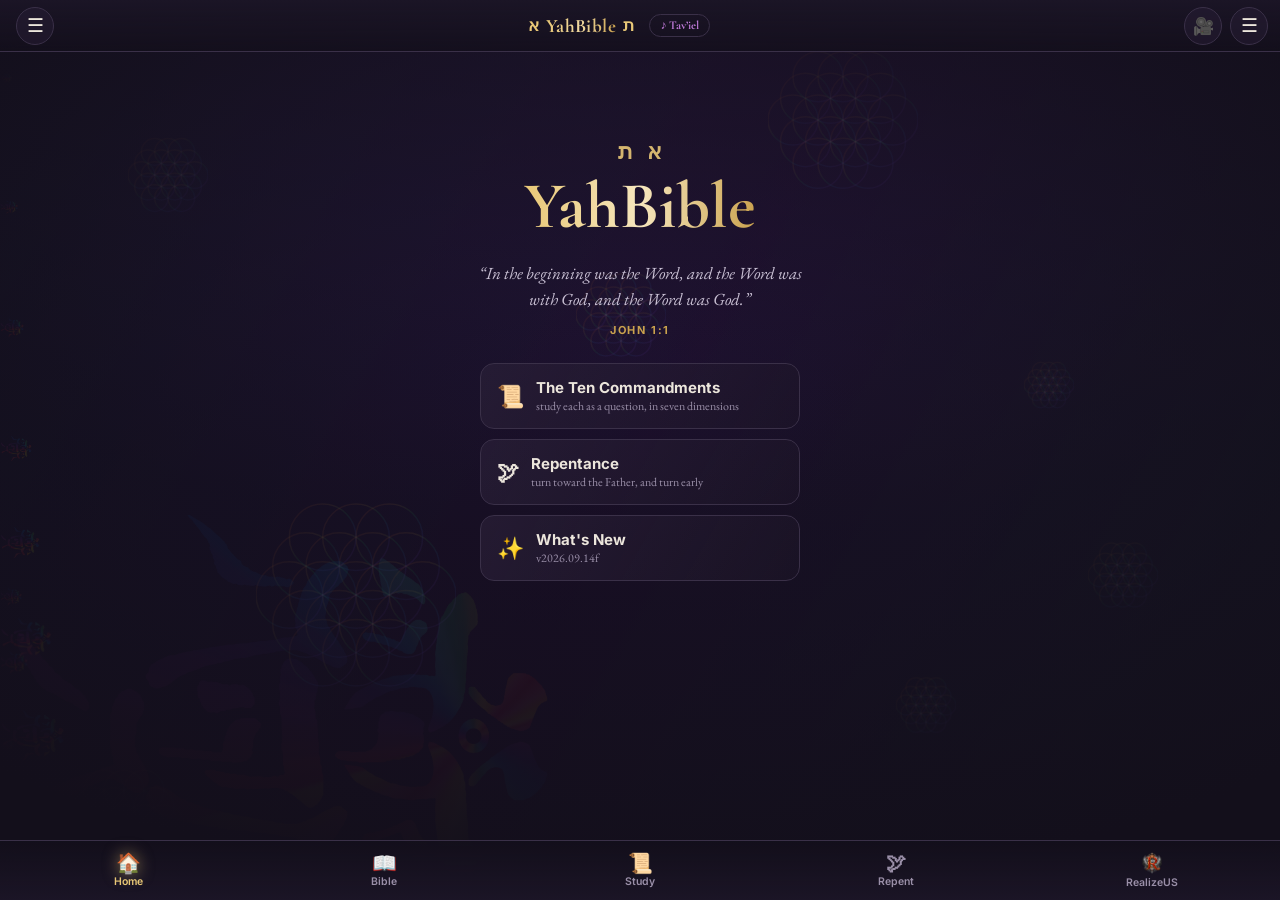
==== android/app/src/main/assets/web/index.html @ 509ae0b2 "Lock the vault against theft: end-to-end AES-256-GCM encryption of everything that leaves the Zion'i" ====
<!doctype html>
<html lang="en">
<head>
<meta charset="utf-8">
<meta name="viewport" content="width=device-width, initial-scale=1, viewport-fit=cover, maximum-scale=1, user-scalable=no">
<meta name="theme-color" content="#130f1b">
<title>YahBible</title>
<link rel="stylesheet" href="fonts.css">
<link rel="stylesheet" href="app.css">
</head>
<body>
  <!-- Holy-fish backdrop: a school of swimming fish + rotating Flower-of-Life (seeds of life),
       exactly like the desktop app. Populated by buildBg() in app.js. -->
  <div id="fishbg"><div class="hueshift"></div><div id="flowers"></div><div id="fishes"></div>
    <div class="giant"><img src="assets/holy-fish.png" alt=""></div></div>

  <header id="topbar">
    <button class="topbtn menubtn" id="leftmenubtn" title="Sources" aria-label="Open sources menu">☰</button>
    <div class="wordmark"><span class="heb">א</span><span class="yb">YahBible</span><span class="heb">ת</span>
      <button class="tavlink" id="tavbtn" title="Ask Tav'iel">&#9834; Tav&rsquo;iel</button></div>
    <div class="topright">
      <button class="topbtn" id="cambtn" title="Self-cam / studio" aria-label="Self-cam">🎥</button>
      <button class="topbtn menubtn" id="rightmenubtn" title="Menu &amp; verse study" aria-label="Open menu">☰</button>
    </div>
  </header>

  <main id="view"></main>

  <!-- FULL 1:1 desktop app, shown when the desktop is reachable; camera overlays float on top -->
  <iframe id="deskframe" title="YahBible" hidden></iframe>
  <button id="deskexit" title="Back to the phone app" hidden>✕ Exit to app</button>

  <!-- LEFT drawer: sources (all the sacred books) — mirrors the desktop left menu -->
  <div id="scrim" hidden></div>
  <aside id="leftdrawer" class="drawer left" hidden aria-label="Sources"></aside>
  <!-- RIGHT drawer: verse study (word breakdown, versions, original language) — mirrors the desktop right panel -->
  <aside id="rightdrawer" class="drawer right" hidden aria-label="Verse study"></aside>

  <nav id="tabbar">
    <button class="tab" data-tab="home"><span class="ti">🏠</span>Home</button>
    <button class="tab" data-tab="bible"><span class="ti">📖</span>Bible</button>
    <button class="tab" data-tab="commandments"><span class="ti">📜</span>Study</button>
    <button class="tab" data-tab="repent"><span class="ti">🕊</span>Repent</button>
    <button class="tab" data-tab="realizeus"><img class="ti tabimg" src="assets/realizeus.png" alt="">RealizeUS</button>
  </nav>

  <!-- draggable + pinch-resizable self-cam windows (front / back), each independent -->
  <div id="cam" class="camwin"><video id="camvid" autoplay playsinline muted></video></div>
  <div id="cam2" class="camwin"><video id="camvid2" autoplay playsinline muted></video></div>

  <!-- OTA loader — VERSION-GATED: only runs a cached web shell if it is strictly NEWER than the
       version bundled in this APK; otherwise always runs the bundled code. This prevents an old
       web copy from ever masking newer bundled features. -->
  <script>
  (function(){
    var BUNDLED_VER=20260914250;   // bump every APK build; OTA applies only if remote > this
    window.__bundledVer=BUNDLED_VER;   // shown in Settings so the running build is always verifiable
    var REMOTE='https://huggingface.co/OhBeOneKeyNoBe/YahBible-Mobile/resolve/main/www/';
    var SHELL=['app.css','data/commandments.js','data/repentance.js','data/news.js','data/kjv.js','data/verlang.js','packs.js','app.js'];
    function ck(f){return 'yb_ota_'+f;}
    function bundled(){ SHELL.forEach(function(f){
        if(f.slice(-4)==='.css'){var l=document.createElement('link');l.rel='stylesheet';l.href=f;document.head.appendChild(l);}
        else{document.write('<script src="'+f+'"><\/script>');}
      }); }
    function inject(f,txt){ if(f.slice(-4)==='.css'){var s=document.createElement('style');s.textContent=txt;document.head.appendChild(s);}
        else{var sc=document.createElement('script');sc.text=txt;document.head.appendChild(sc);} }
    var cver=0; try{ cver=parseInt(localStorage.getItem('yb_ota_ver')||'0',10)||0; }catch(e){}
    var full=true; try{ for(var i=0;i<SHELL.length;i++){ if(localStorage.getItem(ck(SHELL[i]))==null){ full=false; break; } } }catch(e){ full=false; }
    if(full && cver>BUNDLED_VER){ try{ for(var j=0;j<SHELL.length;j++) inject(SHELL[j], localStorage.getItem(ck(SHELL[j]))); }catch(e){ bundled(); } }
    else { // bundled is newest (or no valid newer cache) — clear any stale cache and run bundled
      try{ if(cver<=BUNDLED_VER){ SHELL.forEach(function(f){localStorage.removeItem(ck(f));}); localStorage.removeItem('yb_ota_ver'); } }catch(e){}
      bundled();
    }
    // background: only cache a shell that is a NEWER version than we bundled
    setTimeout(function(){
      try{
        fetch(REMOTE+'version.txt?ts='+Date.now(),{cache:'no-store'}).then(function(r){return r.ok?r.text():null;}).then(function(v){
          var rv=parseInt((v||'0').trim(),10)||0; if(rv<=BUNDLED_VER) return;   // nothing newer online
          var got={}, pending=SHELL.length;
          SHELL.forEach(function(f){ fetch(REMOTE+f+'?ts='+Date.now(),{cache:'no-store'}).then(function(r){return r.ok?r.text():null;}).then(function(t){
            if(t) got[f]=t; if(--pending===0){ var ok=SHELL.every(function(x){return got[x]!=null;});
              if(ok){ try{ SHELL.forEach(function(x){localStorage.setItem(ck(x),got[x]);}); localStorage.setItem('yb_ota_ver',String(rv)); }catch(e){}
                if(window.toast) toast('✨ Update ready — reopen the app to apply'); } }
          }).catch(function(){ if(--pending===0){} }); });
        }).catch(function(){});
      }catch(e){}
    }, 3000);
  })();
  </script>
</body>
</html>
---- android/app/src/main/assets/web/fonts.css ----
/* YahBible Mobile — self-hosted fonts (offline) */
@font-face{font-family:'Cormorant Garamond';font-style:italic;font-weight:600;font-display:swap;src:url('fonts/cormorantgaramond-600i.woff2') format('woff2')}
@font-face{font-family:'Cormorant Garamond';font-style:normal;font-weight:500;font-display:swap;src:url('fonts/cormorantgaramond-500.woff2') format('woff2')}
@font-face{font-family:'Cormorant Garamond';font-style:normal;font-weight:600;font-display:swap;src:url('fonts/cormorantgaramond-600.woff2') format('woff2')}
@font-face{font-family:'Cormorant Garamond';font-style:normal;font-weight:700;font-display:swap;src:url('fonts/cormorantgaramond-700.woff2') format('woff2')}
@font-face{font-family:'EB Garamond';font-style:italic;font-weight:400;font-display:swap;src:url('fonts/ebgaramond-400i.woff2') format('woff2')}
@font-face{font-family:'EB Garamond';font-style:normal;font-weight:400;font-display:swap;src:url('fonts/ebgaramond-400.woff2') format('woff2')}
@font-face{font-family:'Inter';font-style:normal;font-weight:400;font-display:swap;src:url('fonts/inter-400.woff2') format('woff2')}
@font-face{font-family:'Inter';font-style:normal;font-weight:600;font-display:swap;src:url('fonts/inter-600.woff2') format('woff2')}
@font-face{font-family:'Inter';font-style:normal;font-weight:700;font-display:swap;src:url('fonts/inter-700.woff2') format('woff2')}
@font-face{font-family:'Inter';font-style:normal;font-weight:800;font-display:swap;src:url('fonts/inter-800.woff2') format('woff2')}
---- android/app/src/main/assets/web/app.css ----
/* YahBible Mobile — offline phone UI. Dark holographic theme, matches the desktop edition. */
:root{
  --bg:#130f1b; --bg2:#1b1526; --panel:#221a30; --panela:#2a2038;
  --ink:#ece6dc; --ink2:#c9c0d4; --dim:#9a8fa8; --line:#3a3048;
  --gold:#e9c877; --gold2:#caa24e; --sky:#6cb6ff; --grn:#5fd39a; --vio:#c07ad9;
  --hue:270;
  /* RGB components so themed surfaces can carry alpha */
  --bgrgb:19,15,27; --bg2rgb:27,21,38;
  --cardrgb:34,26,48; --card2rgb:46,36,64; --card3rgb:28,22,40; --actrgb:60,48,80;
  --goldrgb:233,200,119;
  --hebsize:19px;            /* Hebrew / original text size (Settings) */
  --menuop:1;                /* menu opacity: 1 = solid, lower reveals the fish */
  --veil:0;                  /* content veil over the fish behind the main area */
  /* a readable italic serif (system fonts, offline): Georgia on iOS/desktop, Noto Serif on Android */
  --fital:'Iowan Old Style',Georgia,'Noto Serif','EB Garamond',serif;
  --safe-top:env(safe-area-inset-top,0px); --safe-bot:env(safe-area-inset-bottom,0px);
}
/* ===== themes (desktop parity: Parchment / Sepia / Night). Night is the base above. ===== */
body[data-theme="parchment"]{
  --bg:#f2ead6; --bg2:#eadfc4; --panel:#e4d6b6; --panela:#dccaa4;
  --ink:#2f2513; --ink2:#54442c; --dim:#84714f; --line:#cfc0a0;
  --gold:#8a6420; --gold2:#a67c2e; --sky:#245e9e; --grn:#1c7a50; --vio:#6f3b8c;
  --bgrgb:242,234,214; --bg2rgb:234,223,196;
  --cardrgb:255,250,238; --card2rgb:248,240,222; --card3rgb:240,230,206; --actrgb:224,210,180;
  --goldrgb:138,100,32}
body[data-theme="sepia"]{
  --bg:#e9d9ba; --bg2:#e0cda6; --panel:#d8c294; --panela:#cfb783;
  --ink:#37281a; --ink2:#5c4630; --dim:#8a7052; --line:#c2ad86;
  --gold:#7e5a1a; --gold2:#996f24; --sky:#2a5a92; --grn:#20714c; --vio:#6a3d85;
  --bgrgb:233,217,186; --bg2rgb:224,205,166;
  --cardrgb:250,240,216; --card2rgb:242,230,202; --card3rgb:234,220,188; --actrgb:216,197,160;
  --goldrgb:126,90,26}
/* light themes: soften the dark holy-fish sky and re-ground the lineage node tints */
body[data-theme="parchment"] #fishbg,body[data-theme="sepia"] #fishbg{
  background:radial-gradient(120% 100% at 50% -10%,hsl(var(--hue) 30% 90%),hsl(var(--hue) 26% 78%) 70%)}
body[data-theme="parchment"] .gnode.fullness,body[data-theme="sepia"] .gnode.fullness{background:hsl(45 55% 92%);border-color:hsl(45 45% 68%)}
body[data-theme="parchment"] .gnode.deficiency,body[data-theme="sepia"] .gnode.deficiency{background:hsl(2 45% 93%);border-color:hsl(2 40% 72%)}
body[data-theme="parchment"] .gnode.angelic,body[data-theme="sepia"] .gnode.angelic{background:hsl(210 50% 92%);border-color:hsl(210 40% 70%)}
body[data-theme="parchment"] .gnode.angelic .gnname,body[data-theme="sepia"] .gnode.angelic .gnname{color:hsl(214 45% 30%)}
*{box-sizing:border-box;-webkit-tap-highlight-color:transparent}
/* ===== readable italics: swap the delicate Garamond italic for a legible serif ===== */
.cscr,.cmdfull,.repepigraph,.prayerbox,.scnote,.scintro,.cssub,.onioncap,.dimhint,
.home .quote,.dimq,.ladintro,.rc,.cssub,.repline,.beliefbox,.rv{font-family:var(--fital)}
.cscr,.cmdfull,.repepigraph,.prayerbox,.scnote,.scintro,.cssub,.home .quote,.dimq,.onioncap{font-style:italic}
/* ===== holographic gold: any prominent gold shimmers ===== */
@keyframes holoShimmer{0%,100%{background-position:0% 50%}50%{background-position:100% 50%}}
.holo,.holo-gold,.cmdttl,.rdttl,.csttl,.cmdsec h3,.wordmark .yb,.home .big .yb,
.cscrref,.cxrl,.cxlbl,.cmdeye,.listhdr,.testlbl,.onilbl{
  background:linear-gradient(100deg,#f6e6bd,#e9c877,#fff6d8,#caa24e,#e9c877,#f6e6bd);
  background-size:220% 100%;-webkit-background-clip:text;background-clip:text;
  -webkit-text-fill-color:transparent;color:transparent;animation:holoShimmer 6s ease-in-out infinite}
.repepigraph,.cmdfull,.prayerbox{ /* gold quotes: readable italic in a warm holographic gold */
  background:linear-gradient(100deg,#f3e2b4,#e9c877,#fff2cf,#d8b25e,#e9c877);
  background-size:200% 100%;-webkit-background-clip:text;background-clip:text;
  -webkit-text-fill-color:transparent;color:transparent;animation:holoShimmer 7s ease-in-out infinite}
@media (prefers-reduced-motion:reduce){.holo,.holo-gold,.cmdttl,.rdttl,.csttl,.cmdsec h3,.repepigraph,.cmdfull,.prayerbox,.cscrref{animation:none}}
html,body{margin:0;height:100%;background:var(--bg);color:var(--ink);
  font-family:Inter,-apple-system,"Segoe UI",Roboto,sans-serif;overscroll-behavior:none}
body{display:flex;flex-direction:column;overflow:hidden}
button{font-family:inherit;color:inherit}
h1,h2,h3{margin:0}

/* holy-fish backdrop: a school of swimming fish + rotating Flower-of-Life (seeds of life),
   1:1 with the desktop app's #hfbg. --bgvis (0..~2.3) scales overall visibility. */
#fishbg{position:fixed;inset:0;z-index:0;pointer-events:none;overflow:hidden;--bgvis:1;
  background:radial-gradient(120% 100% at 50% -10%,hsl(var(--hue) 45% 14%),hsl(var(--hue) 40% 7%) 70%)}
#fishbg .hueshift{position:absolute;inset:0;opacity:calc(.22 * var(--bgvis));mix-blend-mode:screen;
  background:linear-gradient(120deg,hsl(205 80% 40% / .5),hsl(260 70% 45% / .5),hsl(170 70% 40% / .5));
  animation:hueshift 26s linear infinite}
#fishbg .flower{position:absolute;opacity:calc(.85 * var(--bgvis))}
#fishbg .fish{position:absolute;opacity:calc(.34 * var(--bgvis))}
#fishbg .fish img,#fishbg .giant img{width:100%;height:auto;display:block}
#fishbg .giant{position:absolute;top:50%;left:0;opacity:calc(.17 * var(--bgvis));width:min(560px,72vw);
  animation:swimR 64s linear infinite}
@keyframes hueshift{0%{filter:hue-rotate(0)}100%{filter:hue-rotate(360deg)}}
@keyframes rotslow{to{transform:rotate(360deg)}}
@keyframes drift{0%{transform:translate(0,0)}100%{transform:translate(var(--dx),var(--dy))}}
@keyframes swimR{0%{transform:translate(-16vw,-50%) scaleX(1)}100%{transform:translate(116vw,-50%) scaleX(1)}}
@keyframes swimL{0%{transform:translate(116vw,-50%) scaleX(-1)}100%{transform:translate(-16vw,-50%) scaleX(-1)}}
#fishbg::after{content:"";position:absolute;inset:0;background:radial-gradient(80% 60% at 50% 42%,transparent,var(--bg) 96%)}
/* studio mode: an uploaded/downloaded stream background replaces the fish school —
   the header, logo, verse and buttons stay on top untouched */
#fishbg.studio{background-size:cover;background-position:center}
#fishbg.studio .hueshift,#fishbg.studio .flower,#fishbg.studio .fish,#fishbg.studio .giant{display:none}
#fishbg.studio::after{background:radial-gradient(85% 70% at 50% 45%,transparent,rgba(0,0,0,.30) 100%)}
.bgthumb{width:64px;height:96px;border-radius:10px;border:2px solid var(--line);background-size:cover;background-position:center;cursor:pointer;flex:none}
.bgthumb.on{border-color:var(--gold);box-shadow:0 0 0 1px var(--gold)}
.bgthumb.fish{display:flex;align-items:center;justify-content:center;font-size:22px;background:linear-gradient(160deg,#241a34,#161022)}
.bgthumb.up{display:flex;align-items:center;justify-content:center;font-size:20px;color:var(--gold);background:rgba(var(--cardrgb),.5);border-style:dashed}

/* top bar */
#topbar{position:relative;z-index:5;flex:none;height:calc(52px + var(--safe-top));padding-top:var(--safe-top);
  display:flex;align-items:center;justify-content:space-between;padding-left:16px;padding-right:12px;
  background:linear-gradient(180deg,var(--bg2),rgba(var(--bgrgb),.72));backdrop-filter:blur(8px);border-bottom:1px solid var(--line)}
.wordmark{font:700 19px "Cormorant Garamond",Georgia,serif;letter-spacing:.02em;display:flex;align-items:center;gap:7px}
.wordmark .heb{color:var(--gold);font-size:17px}
.wordmark .yb{background:linear-gradient(92deg,#e9c877,#f0d9a0,#caa24e);-webkit-background-clip:text;background-clip:text;-webkit-text-fill-color:transparent;font-weight:700}
.topbtn{width:38px;height:38px;border-radius:50%;border:1px solid var(--line);background:rgba(40,30,55,.5);
  display:flex;align-items:center;justify-content:center;font-size:17px;cursor:pointer}
.topbtn:active{transform:scale(.94)}
.topbtn.on{border-color:var(--vio);color:#e8c4f5}
.topright{display:flex;align-items:center;gap:8px}
.menubtn{font-size:19px}
#topbar .wordmark{flex:1;justify-content:center}
.tavlink{margin-left:8px;background:transparent;border:1px solid var(--line);border-radius:16px;padding:3px 10px;
  font:700 12px "Cormorant Garamond",Georgia,serif;color:var(--vio);cursor:pointer}
.tavlink:active{transform:scale(.95)}
/* slide-out drawers (left = sources, right = verse study) */
#scrim{position:fixed;inset:0;z-index:40;background:rgba(8,5,15,.6);backdrop-filter:blur(2px);animation:fade .2s ease}
.drawer{position:fixed;top:0;bottom:0;z-index:45;width:min(85vw,340px);
  background:linear-gradient(160deg,rgba(var(--bg2rgb),var(--menuop)),rgba(var(--bgrgb),var(--menuop)));
  overflow-y:auto;-webkit-overflow-scrolling:touch;padding:calc(14px + var(--safe-top)) 16px calc(20px + var(--safe-bot));
  box-shadow:0 0 40px rgba(0,0,0,.6)}
/* menu transparency: with it active, an open menu reveals the FISH BACKGROUND — never the page
   content — so the main view and tab bar step out of sight while a drawer is open */
body.seethru #view,body.seethru #tabbar,body.seethru #topbar{visibility:hidden}
body.seethru #scrim{background:rgba(8,5,15,.10);backdrop-filter:none}
body.seethru .drawer{box-shadow:none}
.drawer.left{left:0;border-right:1px solid var(--line);transform:translateX(-100%);animation:slideL .26s ease forwards}
.drawer.right{right:0;border-left:1px solid var(--line);transform:translateX(100%);animation:slideR .26s ease forwards}
@keyframes slideL{to{transform:translateX(0)}} @keyframes slideR{to{transform:translateX(0)}}
.drawhdr{display:flex;align-items:center;justify-content:space-between;margin-bottom:12px;padding-bottom:10px;border-bottom:1px solid var(--line)}
.drawhdr .dt{font:800 11px Inter;letter-spacing:.16em;text-transform:uppercase;color:var(--gold2)}
.drawx{width:32px;height:32px;border-radius:50%;border:1px solid var(--line);background:rgba(40,30,55,.5);color:var(--dim);font-size:15px;cursor:pointer}
.srcgroup{margin-bottom:14px}
.srclbl{font:800 10px Inter;letter-spacing:.14em;text-transform:uppercase;color:var(--gold2);margin:10px 0 6px;opacity:.9}
.srcitem{display:flex;align-items:center;gap:9px;width:100%;text-align:left;padding:10px 11px;margin-bottom:5px;border-radius:10px;cursor:pointer;
  border:1px solid var(--line);background:rgba(var(--cardrgb),.4);color:var(--ink);font:600 14px Inter}
.srcitem:active{transform:scale(.99);border-color:var(--gold2)}
.srcitem .si{font-size:16px;flex:none}
.srcitem.locked{opacity:.6}
.srcitem.locked .si{filter:grayscale(1)}
.srcitem.dl{opacity:.85}
.srcsz{margin-left:auto;font:700 10px Inter;color:var(--sky)}
.srcnote{font:12.5px/1.5 var(--fital);font-style:italic;color:var(--dim);padding:8px 4px}
.connectcard{margin:8px 0 14px;padding:12px 13px;border-radius:12px;border:1px solid rgba(108,182,255,.4);background:rgba(89,150,255,.07)}
.connectcard .cct{font:700 13px Inter;color:var(--sky)}
.connectcard p{font:12.5px/1.5 var(--fital);color:var(--dim);margin:5px 0 9px}
.connectbtn{width:100%;padding:9px;border-radius:9px;border:1px solid var(--sky);background:transparent;color:var(--sky);font:700 13px Inter;cursor:pointer}
/* right drawer — verse study */
.vsref{font:700 20px "Cormorant Garamond",Georgia,serif;margin:2px 0 6px}
.vstext{font:17px/1.6 var(--fital);color:var(--ink);margin:0 0 12px;padding-left:11px;border-left:2px solid var(--gold2)}
.vstabs{display:flex;flex-wrap:wrap;gap:6px;margin:0 0 14px}
.vstab{padding:6px 11px;border-radius:16px;border:1px solid var(--line);background:rgba(40,30,55,.5);color:var(--ink2);font:600 12px Inter;cursor:pointer}
.vstab.locked{opacity:.7}
.wchips{display:flex;flex-wrap:wrap;gap:6px;margin:5px 0 14px}
.wchip{padding:5px 10px;border-radius:8px;border:1px solid var(--line);background:rgba(var(--cardrgb),.5);color:var(--ink);font:500 13px var(--fital);cursor:pointer}
.wchip:active{border-color:var(--gold2);transform:scale(.97)}
.rv{cursor:pointer} .rv:active{background:rgba(var(--goldrgb),.08)}
/* version compare + word study inside the drawer */
#vspanel{margin:10px 0}
.vlist{display:flex;flex-direction:column;gap:7px;max-height:46vh;overflow:auto}
.vrow{display:flex;gap:8px;padding:6px 0;border-bottom:1px solid var(--line)}
.vcode{flex:none;width:92px;font:700 10px Inter;color:var(--gold2);text-transform:uppercase;letter-spacing:.03em;padding-top:2px}
.vtxt{font:14.5px/1.5 var(--fital);color:var(--ink)}
.origline{font-family:"Noto Serif Hebrew","Times New Roman",serif;font-size:22px;direction:rtl;line-height:2;color:var(--ink)}
.origtok{cursor:pointer;padding:1px 4px;border-radius:5px} .origtok:active{background:rgba(var(--goldrgb),.15)}
.interlist{display:flex;flex-wrap:wrap;gap:8px}
.intok{border:1px solid var(--line);border-radius:8px;padding:6px 8px;text-align:center;min-width:64px;background:rgba(var(--cardrgb),.4)}
.intok .io{display:block;font:20px "Noto Serif Hebrew",serif}
.intok .ie{display:block;font:600 12px Inter;color:var(--ink)}
.intok .is{display:block;font:700 9px Inter;color:var(--sky)}
.wsstudy{text-align:center;padding:10px}
.wsglyph{font:34px "Noto Serif Hebrew",serif;margin-bottom:4px}
.wssid{font:700 12px Inter;color:var(--sky);margin-bottom:8px}
.wsdef{font:14.5px/1.55 var(--fital);color:var(--ink);text-align:left}
/* Updates & Downloads screen */
.updbanner{background:rgba(var(--goldrgb),.1);border:1px solid var(--gold2);border-radius:11px;padding:10px 13px;margin:6px 0 12px;font:14px/1.4 Inter;color:var(--gold)}
.miniupd{background:transparent;border:1px solid var(--gold2);border-radius:14px;padding:2px 10px;color:var(--gold);font:700 11px Inter;cursor:pointer}
.setnote{font:13.5px/1.55 var(--fital);color:var(--dim);margin:6px 0 12px}
.packrow{display:flex;gap:10px;align-items:center;border:1px solid var(--line);border-radius:12px;padding:12px 13px;margin-bottom:10px;background:rgba(var(--cardrgb),.4)}
.packmeta{flex:1;min-width:0}
.packname{font:700 15px Inter;color:var(--ink)}
.packdesc{font:12.5px/1.45 var(--fital);color:var(--dim);margin:2px 0 5px}
.packstate{font:700 11px Inter;color:var(--gold2)}
.packbar{height:5px;border-radius:3px;background:rgba(var(--actrgb),.6);margin-top:6px;overflow:hidden}
.packbar>span{display:block;height:100%;width:0;background:linear-gradient(90deg,#e9c877,#5fd39a);transition:width .2s}
.packbtn{flex:none;padding:9px 12px;border-radius:10px;border:1px solid var(--sky);background:transparent;color:var(--sky);font:700 12px Inter;cursor:pointer}
.packbtn.done{border-color:var(--grn);color:var(--grn)}
.packbtn:disabled{opacity:.6}
.setrow{display:flex;gap:8px;align-items:center}
.setinput{width:100%;flex:1;background:rgba(20,14,30,.6);border:1px solid var(--line);border-radius:9px;padding:11px 12px;color:var(--ink);font:15px Inter}
.cmdlogin .setrow{gap:10px}
.acctrow{display:flex;align-items:center;gap:12px}
.acctav{width:44px;height:44px;border-radius:50%;background:linear-gradient(140deg,#c07ad9,#8a7be8);color:#fff;font:800 20px "Cormorant Garamond",serif;display:flex;align-items:center;justify-content:center;flex:none}
.acctname{font:700 16px Inter;color:var(--ink)} .acctsub{font:12.5px var(--fital);color:var(--dim)}
.topbtn.hasupd::after{content:"";position:absolute;top:6px;right:6px;width:8px;height:8px;border-radius:50%;background:var(--gold);border:1px solid var(--bg)}
.topbtn{position:relative}

/* main scroll view */
#view{position:relative;z-index:2;flex:1;overflow-y:auto;-webkit-overflow-scrolling:touch;
  padding:0 15px calc(78px + var(--safe-bot));
  background:rgba(var(--bgrgb),var(--veil))}   /* content veil: 0 = fish shows through (default) */
#view>.screen{padding-top:16px}
#view>.screen.reader{padding-top:0}   /* reader is flush: its sticky bar hugs the header */
.screen{animation:fade .28s ease}
@keyframes fade{from{opacity:0;transform:translateY(6px)}to{opacity:1;transform:none}}

/* bottom tab bar */
#tabbar{position:relative;z-index:5;flex:none;display:flex;height:calc(60px + var(--safe-bot));padding-bottom:var(--safe-bot);
  background:linear-gradient(0deg,var(--bg2),rgba(var(--bgrgb),.8));backdrop-filter:blur(8px);border-top:1px solid var(--line)}
.tab{flex:1;display:flex;flex-direction:column;align-items:center;justify-content:center;gap:2px;
  background:transparent;border:none;cursor:pointer;color:var(--dim);font:600 10.5px Inter;position:relative}
.tab .ti{font-size:20px;line-height:1}
.tab.on{color:var(--gold)}
.tab.on .ti{filter:drop-shadow(0 0 8px rgba(var(--goldrgb),.5))}
.tab .dot{position:absolute;top:9px;right:calc(50% - 16px);width:7px;height:7px;border-radius:50%;background:var(--gold)}

/* ---- HOME ---- */
.home{min-height:70vh;display:flex;flex-direction:column;align-items:center;justify-content:center;text-align:center;padding:30px 8px}
.home .big{font:700 clamp(40px,15vw,66px) "Cormorant Garamond",Georgia,serif;line-height:1;margin:8px 0}
.home .big .yb{background:linear-gradient(92deg,#e9c877,#f6e6bd,#caa24e);-webkit-background-clip:text;background-clip:text;-webkit-text-fill-color:transparent}
.home .heb{color:var(--gold);opacity:.9}
.home .quote{font:italic 17px/1.5 "EB Garamond",Georgia,serif;color:var(--ink2);max-width:340px;margin:14px auto 4px;min-height:52px}
.home .qref{font:700 11px Inter;letter-spacing:.14em;text-transform:uppercase;color:var(--gold2);margin-top:6px}
.home .cta{margin-top:26px;display:flex;flex-direction:column;gap:10px;width:min(320px,86vw)}
.homebtn{display:flex;align-items:center;gap:12px;text-align:left;padding:14px 16px;border-radius:14px;cursor:pointer;
  border:1px solid var(--line);background:linear-gradient(120deg,rgba(42,32,56,.7),rgba(30,22,40,.5));color:var(--ink);font:700 15px Inter}
.homebtn .hi{font-size:22px}
.homebtn .hs{display:block;font:400 12px "EB Garamond",serif;color:var(--dim);margin-top:1px}
.homebtn:active{transform:scale(.98)}

/* ---- list (commandments) ---- */
.listhdr{font:800 11px Inter;letter-spacing:.16em;text-transform:uppercase;color:var(--gold2);margin:4px 0 12px;text-align:center}
.cmdrow{display:flex;align-items:center;gap:13px;width:100%;text-align:left;padding:14px 15px;margin-bottom:9px;border-radius:13px;cursor:pointer;
  border:1px solid var(--line);background:linear-gradient(120deg,rgba(42,32,56,.55),rgba(28,20,38,.4));color:var(--ink)}
.cmdrow:active{transform:scale(.99)}
.cmdrow .num{font:700 20px "Cormorant Garamond",serif;background:linear-gradient(92deg,#e9c877,#caa24e);-webkit-background-clip:text;background-clip:text;-webkit-text-fill-color:transparent;min-width:26px;text-align:center}
.cmdrow .ct{font:600 15px Inter}
.navcards{display:flex;gap:10px;margin-bottom:14px}
.navcard{flex:1;padding:13px;border-radius:13px;cursor:pointer;border:1px solid var(--line);text-align:center;font:700 13px Inter;
  background:linear-gradient(130deg,rgba(48,30,60,.6),rgba(30,20,40,.4))}
.navcard.rep{border-color:rgba(192,122,217,.5);color:#e2bff0}
.navcard.news{border-color:rgba(var(--goldrgb),.45);color:var(--gold)}
.navcard .ni{font-size:19px;display:block;margin-bottom:3px}

/* ---- study page (reused from desktop, mobile-tuned) ---- */
.study{padding-bottom:10px}
.backbtn{display:inline-flex;align-items:center;gap:6px;margin-bottom:8px;padding:7px 12px;border-radius:20px;cursor:pointer;
  border:1px solid var(--line);background:rgba(40,30,55,.5);color:var(--ink2);font:600 12px Inter}
.cmdno{font:800 10px Inter;letter-spacing:.18em;text-transform:uppercase;color:var(--gold2);text-align:center;margin-top:4px}
.cmdttl{font:700 clamp(26px,7vw,34px) "Cormorant Garamond",Georgia,serif;text-align:center;line-height:1.08;margin:3px 0;
  background:linear-gradient(92deg,#e9c877,#f6e6bd,#caa24e);-webkit-background-clip:text;background-clip:text;-webkit-text-fill-color:transparent;text-wrap:balance}
.cmdfull{font:italic 17px/1.45 "EB Garamond",Georgia,serif;text-align:center;color:var(--gold);margin:10px 14px 4px}
.cmdfull .cmdref{display:block;font:700 10px Inter;letter-spacing:.16em;text-transform:uppercase;font-style:normal;color:var(--dim);margin-top:7px}
.cmdsec{border-top:1px solid var(--line);padding-top:16px;margin-top:16px}
.cmdeye{font:800 9.5px Inter;letter-spacing:.16em;text-transform:uppercase;color:var(--gold2);opacity:.85;margin-bottom:3px}
.cmdsec h3{font:600 clamp(19px,5.4vw,23px) "Cormorant Garamond",Georgia,serif;color:var(--gold);margin:0 0 10px;line-height:1.15;text-wrap:balance}
.cmdsec p{font:16px/1.6 "EB Garamond",Georgia,serif;color:var(--ink);margin:10px 0}
.cscr{font:italic 15px/1.5 "EB Garamond",serif;color:var(--gold);margin:10px 0;padding-left:12px;border-left:2px solid var(--gold2)}
.cscrref{display:block;font:700 9.5px Inter;letter-spacing:.1em;text-transform:uppercase;font-style:normal;color:var(--dim);margin-top:4px}
.cxrefs{margin:12px 0 2px;font:14px/1.7 "EB Garamond",serif;color:var(--dim)}
.cxrefs .cxrl{display:block;font:800 9.5px Inter;letter-spacing:.14em;text-transform:uppercase;color:var(--gold2);margin-bottom:3px}
.scref{color:var(--sky);border-bottom:1px dotted rgba(108,182,255,.5);cursor:pointer}
.cmddefine .cmdeye{color:#e0563b}
.cmdkeep{border-left:3px solid var(--grn);padding-left:13px}
.cmdkeep .cmdeye{color:var(--grn)}
.cmdinsight h3{color:var(--sky)} .cmdinsight .cmdeye{color:var(--sky);opacity:.75}

/* dimension accordions */
.dimq{font:italic 600 16px/1.4 "Cormorant Garamond",serif;color:var(--gold2);margin:8px 0 4px}
.dimacc{border:1px solid var(--line);border-radius:11px;margin:0 0 8px;overflow:hidden;background:rgba(var(--cardrgb),.35)}
.dimhdr{display:flex;align-items:center;gap:9px;width:100%;text-align:left;background:transparent;border:none;color:var(--ink);cursor:pointer;padding:12px 13px;font:600 14px Inter}
.dimdot{flex:none;width:12px;height:12px;border-radius:50%}
.dimname{font-weight:700;white-space:nowrap} .dimsub{flex:1;color:var(--dim);font-weight:400;font-size:12px}
.dimcount{flex:none;min-width:19px;height:19px;padding:0 5px;border-radius:10px;background:rgba(var(--actrgb),.6);color:var(--dim);font:700 10px/19px Inter;text-align:center}
.dimcar{transition:transform .2s;color:var(--gold2)} .dimacc.open .dimcar{transform:rotate(90deg)}
.dimbody{display:none;padding:2px 14px 14px;border-top:1px solid var(--line)} .dimacc.open .dimbody{display:block}
.dimbody p{font:15px/1.6 "EB Garamond",serif;margin:10px 0}
.cxlbl{font:800 9.5px Inter;letter-spacing:.14em;text-transform:uppercase;color:var(--vio);margin:12px 0 5px}
.cxlist{margin:0;padding:0;list-style:none}
.cxlist li{font:14px/1.5 "EB Garamond",serif;color:var(--ink);padding:5px 0 5px 13px;border-left:2px solid rgba(224,86,59,.5);margin-bottom:5px}
.keepbox{margin-top:10px;padding:10px 12px;background:rgba(95,211,154,.09);border-left:3px solid var(--grn);border-radius:0 8px 8px 0;font:14.5px/1.55 "EB Garamond",serif}

/* onion */
.onionwrap{margin:8px 0 14px;padding:14px;border:1px solid var(--line);border-radius:14px;background:rgba(28,20,40,.4)}
.onion{position:relative;width:min(280px,74vw);margin:0 auto 12px}
.onionsvg{width:100%;height:auto;display:block}
.onionring{stroke-width:2;fill-opacity:.12}
.onion.picked .onionring{fill-opacity:.05}
.onionring.sel{fill-opacity:.42;stroke-width:3.5}
.onionfig{fill:rgba(244,238,214,.55)}
.onioncore{position:absolute;left:50%;top:50%;transform:translate(-50%,-50%);text-align:center;font:700 10px Inter;color:var(--dim);pointer-events:none;line-height:1.2}
.onioncore.spirit{color:#e0b3ff;text-shadow:0 0 10px rgba(192,122,217,.7)}
.onionleg{display:flex;flex-direction:column;gap:3px}
.onionlegitem{display:flex;align-items:center;gap:9px;flex-wrap:wrap;width:100%;text-align:left;cursor:pointer;background:transparent;border:1px solid transparent;border-radius:9px;padding:7px 9px;color:var(--ink);font:600 13.5px Inter}
.onionlegitem.sel{border-color:var(--gold2);background:rgba(48,38,64,.6)}
.oldot{flex:none;width:12px;height:12px;border-radius:50%}
.olsub{flex-basis:100%;margin-left:21px;font:400 11.5px "EB Garamond",serif;color:var(--dim)}
.onioncap{margin-top:10px;font:italic 12.5px/1.5 "EB Garamond",serif;color:var(--dim)}
.dimhint{font:italic 11.5px Inter;color:var(--dim);margin:2px 0 10px;text-align:center}

/* repentance */
.repdim{margin-top:12px;border:1px solid rgba(192,122,217,.4);border-radius:9px;overflow:hidden;background:rgba(192,122,217,.06)}
.repdimhdr{display:flex;align-items:center;gap:6px;width:100%;text-align:left;cursor:pointer;background:transparent;border:none;color:#d3a9e8;font:700 12.5px Inter;padding:10px 12px}
.repdimhdr .dimcar{margin-left:auto} .repdim.open .repdimhdr .dimcar{transform:rotate(90deg)}
.repdimbody{display:none;padding:2px 13px 13px} .repdim.open .repdimbody{display:block}
.repline{font:14.5px/1.55 "EB Garamond",serif;margin:7px 0} .repline b{color:#d3a9e8;font:700 11px Inter}
.cmdrepent{border-left:3px solid var(--vio);padding-left:13px} .cmdrepent .cmdeye{color:var(--vio)}
.ladder{margin:12px 0;padding:12px 14px;border:1px solid var(--line);border-radius:11px;background:rgba(28,20,40,.4)}
.ladderdown{list-style:none;margin:0;padding:0}
.ladderdown li{display:flex;align-items:center;gap:10px;font:15px/1.5 "EB Garamond",serif;padding:5px 0 5px 12px;border-left:2px solid rgba(192,122,217,.4);margin-left:6px}
.rln{flex:none;width:21px;height:21px;border-radius:50%;background:rgba(140,72,168,.5);color:#eee;font:700 11px/21px Inter;text-align:center}
.ladderup{margin-top:12px;display:flex;flex-wrap:wrap;align-items:center;gap:6px}
.rup{font:700 12px Inter;color:var(--grn);background:rgba(95,211,154,.12);border:1px solid rgba(95,211,154,.4);border-radius:20px;padding:3px 11px}
.rarr{color:var(--dim);font-size:12px}
.repstage{border:1px solid var(--line);border-radius:11px;padding:12px 13px;background:rgba(var(--cardrgb),.4);margin-bottom:10px}
.repsttl{display:flex;align-items:center;gap:8px;font:700 14px Inter;margin-bottom:4px}
.repstsub{color:var(--dim);font-weight:400;font-size:12px}
.repels{display:flex;flex-wrap:wrap;gap:6px;margin-top:6px}
.repel{font:600 12px Inter;color:var(--gold2);background:rgba(var(--goldrgb),.1);border:1px solid var(--line);border-radius:20px;padding:3px 10px;text-transform:capitalize}
.repcontrast{display:flex;flex-direction:column;gap:10px;margin:12px 0}
.rc{padding:12px 14px;border-radius:11px;font:15px/1.5 "EB Garamond",serif}
.rcr{background:rgba(200,80,70,.1);border:1px solid rgba(200,80,70,.4);color:#e6b0a6}
.rcp{background:rgba(95,211,154,.1);border:1px solid rgba(95,211,154,.45);color:#a6e6c0}
.repsubtitle{text-align:center;font:800 10.5px Inter;letter-spacing:.18em;text-transform:uppercase;color:var(--gold2);margin:6px auto 4px;opacity:.85}
.repepigraph{text-align:center;max-width:560px;margin:10px auto 6px;border-left:none;padding:0;font:italic 18px/1.45 "Cormorant Garamond","EB Garamond",serif;color:var(--gold)}
.repepigraph .cscrref{display:block;text-align:center;margin-top:5px;font-style:normal}
/* man-shaped nested layers */
.onlayer{cursor:pointer;transition:opacity .2s}
.onion.picked .onlayer{opacity:.5} .onlayer.sel{opacity:1;filter:drop-shadow(0 0 4px rgba(255,255,255,.55))}
.onion{width:min(230px,60vw)}
.onilbl{font:800 9.5px Inter;letter-spacing:.14em;text-transform:uppercase;color:var(--gold2);margin:2px 0 6px}
.onionlegitem.sel .olname{color:var(--gold)}
/* countdown ladder 7->1 */
.ladintro{font:15px/1.6 "EB Garamond",serif;margin:8px 0 12px}
.ladder2{display:flex;flex-direction:column;margin:6px 0 12px}
.ladrow{display:flex;gap:11px;align-items:flex-start;padding:9px 6px;border-radius:9px;position:relative}
.ladrow.sel{background:rgba(var(--actrgb),.5)}
.ladrow:not(:last-child)::after{content:"";position:absolute;left:21px;top:38px;bottom:-1px;width:2px;background:linear-gradient(var(--line),transparent)}
.ladn{flex:none;width:29px;height:29px;border-radius:50%;color:#14101c;font:800 14px Inter;display:flex;align-items:center;justify-content:center;z-index:1}
.ladlabel{font:600 15px Inter}
.laddim{font:700 10.5px Inter;text-transform:uppercase;letter-spacing:.05em;margin-left:3px}
.ladnote{font:13px/1.5 "EB Garamond",serif;color:var(--dim);margin-top:2px}
/* three-step counsel */
.cmdcounsel{border-left:3px solid var(--gold2);padding-left:13px} .cmdcounsel .cmdeye{color:var(--gold2)}
.counselstep{display:flex;gap:12px;margin:14px 0;padding-top:14px;border-top:1px solid var(--line)}
.csnum{flex:none;width:32px;height:32px;border-radius:50%;background:linear-gradient(140deg,#e9c877,#caa24e);color:#241833;font:800 16px "Cormorant Garamond",serif;display:flex;align-items:center;justify-content:center}
.csttl{font:600 20px "Cormorant Garamond",serif;color:var(--gold);line-height:1.1}
.cssub{font:italic 12.5px "EB Garamond",serif;color:var(--dim);margin-bottom:6px}
.csbody{flex:1;min-width:0}
/* creed + prayer + reference-line */
.beliefbox{margin:10px 0;padding:12px 14px;border-radius:10px;border:1px solid rgba(89,184,255,.4);background:rgba(89,150,255,.08);font:15.5px/1.55 "EB Garamond",serif}
.beliefbox .bblbl{display:block;font:800 9px Inter;letter-spacing:.16em;text-transform:uppercase;color:var(--sky);margin-bottom:4px}
.prayerbox{margin:10px 0;padding:12px 15px;border-radius:0 10px 10px 0;border-left:3px solid var(--gold);background:rgba(var(--goldrgb),.08);font:italic 15.5px/1.6 "EB Garamond",serif;color:var(--gold)}
.prayerbox .cscrref{font-style:normal}
.refline{display:flex;gap:8px;flex-wrap:wrap;align-items:baseline;font:14px/1.5 "EB Garamond",serif;padding:3px 0 3px 11px;border-left:2px solid rgba(95,211,154,.4);margin:5px 0}

/* prayer buttons */
.prayacts{display:flex;flex-direction:column;gap:9px;margin-top:14px}
.seekcounsel,.lordsprayer{cursor:pointer;border-radius:12px;padding:12px 14px;font:700 13.5px Inter;border:1px solid var(--line);background:rgba(40,30,55,.5);color:var(--ink);text-align:center}
.seekcounsel{border-color:rgba(192,122,217,.5);color:#d3a9e8}
.lordsprayer{border-color:rgba(var(--goldrgb),.5);color:var(--gold)}
.lordsprayer.pulse{animation:lppulse 2.6s ease-in-out infinite}
@keyframes lppulse{0%,100%{box-shadow:0 0 0 0 rgba(var(--goldrgb),0)}50%{box-shadow:0 0 0 4px rgba(var(--goldrgb),.22)}}

/* seek-counsel sheet */
.scoverlay{position:fixed;inset:0;z-index:60;background:rgba(10,6,18,.72);display:flex;align-items:flex-end;justify-content:center;backdrop-filter:blur(3px)}
.scpanel{width:100%;max-height:88vh;overflow:auto;background:var(--panel);border-radius:20px 20px 0 0;border-top:1px solid var(--gold2);padding:20px 20px calc(24px + var(--safe-bot));animation:sheetup .3s ease}
@keyframes sheetup{from{transform:translateY(30px)}to{transform:none}}
.scclose{position:absolute;right:16px;top:14px;background:transparent;border:none;color:var(--dim);font-size:20px;cursor:pointer}
.scflow{list-style:none;margin:12px 0;padding:0}
.scflow li{display:flex;align-items:center;gap:10px;font:15px/1.5 "EB Garamond",serif;padding:6px 0}
.scn{flex:none;width:21px;height:21px;border-radius:50%;background:rgba(140,72,168,.5);color:#eee;font:700 11px/21px Inter;text-align:center}
.scnote{font:italic 13.5px/1.55 "EB Garamond",serif;color:var(--dim);margin:6px 0 14px;padding-left:12px;border-left:2px solid var(--gold2)}
.scintro{font:italic 15px "EB Garamond",serif;color:var(--dim)}

/* news */
.newsentry{border:1px solid var(--line);border-radius:14px;padding:14px 15px;margin-bottom:13px;background:rgba(var(--cardrgb),.4)}
.newshdr{display:flex;gap:11px;align-items:flex-start}
.newsic{font-size:23px;flex:none}
.newstitle{font:700 16px Inter}
.newsmeta{font:12px Inter;color:var(--dim);margin-top:2px}
.newscat{border:1px solid;border-radius:14px;padding:1px 8px;font:700 9.5px Inter;text-transform:uppercase;letter-spacing:.06em;margin-right:6px}
.newsentry p{font:15px/1.55 "EB Garamond",serif;margin:8px 0}
.newsgo{cursor:pointer;border:1px solid var(--sky);color:var(--sky);background:transparent;border-radius:9px;padding:7px 13px;font:700 12px Inter}

/* toast */
#toast{position:fixed;left:50%;bottom:calc(84px + var(--safe-bot));transform:translateX(-50%) translateY(20px);z-index:80;
  background:rgba(20,14,30,.95);border:1px solid var(--gold2);color:var(--ink);padding:10px 16px;border-radius:22px;font:600 13px Inter;
  opacity:0;pointer-events:none;transition:opacity .25s,transform .25s;max-width:82vw;text-align:center}
#toast.on{opacity:1;transform:translateX(-50%) translateY(0)}

/* self-cam overlay (draggable) */
.camwin{position:fixed;z-index:70;width:130px;height:130px;border-radius:50%;overflow:hidden;
  border:2px solid var(--gold);box-shadow:0 8px 30px rgba(0,0,0,.5);display:none;touch-action:none;background:#000}
#cam{left:16px;bottom:96px} #cam2{right:16px;bottom:96px}
.camwin.on{display:block}
/* shapes: round (default), landscape, portrait */
.camwin.cf-land{border-radius:16px;width:200px;height:118px}
.camwin.cf-port{border-radius:16px;width:120px;height:200px}
.camwin.cf-round{border-radius:50%}
/* mirror toggle — video is mirrored by default (natural selfie); .mirror shows it un-flipped */
.camwin video{width:100%;height:100%;object-fit:cover;transform:scaleX(-1)}
.camwin.mirror video{transform:scaleX(1)}
/* green-screen: key out the backdrop behind the front camera (approximate, CSS blend) */
.camwin.green{border-color:var(--grn)}
.camwin.green video{mix-blend-mode:screen;background:#000}
/* holographic rainbow animated border */
.camwin.holoborder{border-color:transparent;position:fixed}
.camwin.holoborder::before{content:"";position:absolute;inset:-3px;border-radius:inherit;z-index:-1;
  background:conic-gradient(from 0deg,#e0563b,#e8912e,#e7c94e,#5fd39a,#59b8ff,#6a7be8,#c07ad9,#ff7ac6,#e0563b);
  animation:holospin 4s linear infinite}
@keyframes holospin{to{transform:rotate(360deg)}}
.camwin .camctl{flex-wrap:wrap}
.camwin .camctl{position:absolute;left:0;right:0;bottom:0;display:flex;justify-content:center;gap:8px;padding:4px;background:linear-gradient(0deg,rgba(0,0,0,.6),transparent)}
.camwin .camctl button{width:26px;height:26px;border-radius:50%;border:none;background:rgba(0,0,0,.5);color:#fff;font-size:12px;cursor:pointer}
#cammenu{position:fixed;z-index:90;background:var(--panel);border:1px solid var(--gold2);border-radius:12px;padding:6px;display:flex;flex-direction:column;gap:4px;box-shadow:0 12px 40px rgba(0,0,0,.6)}
#cammenu button{background:transparent;border:none;color:var(--ink);font:600 14px Inter;text-align:left;padding:9px 14px;border-radius:8px;cursor:pointer}
#cammenu button:active{background:rgba(var(--actrgb),.6)}
.favver{display:flex;flex-wrap:wrap;gap:6px;margin:8px 0}
.favchip{padding:6px 11px;border-radius:16px;border:1px solid var(--line);background:rgba(var(--cardrgb),.5);color:var(--ink2);font:600 12px Inter;cursor:pointer}
.favchip.on{border-color:var(--gold);color:var(--gold);background:rgba(var(--goldrgb),.1)}
#cam.green video{mix-blend-mode:normal}
#camctl{position:absolute;left:0;right:0;bottom:0;display:flex;justify-content:center;gap:8px;padding:4px;background:linear-gradient(0deg,rgba(0,0,0,.6),transparent)}
#camctl button{width:26px;height:26px;border-radius:50%;border:none;background:rgba(0,0,0,.5);color:#fff;font-size:12px;cursor:pointer}
/* ---- Bible reader ---- */
.testlbl{font:800 10px Inter;letter-spacing:.16em;text-transform:uppercase;color:var(--gold2);margin:16px 0 8px}
.bookgrid{display:grid;grid-template-columns:repeat(3,1fr);gap:8px}
.bookcell{padding:12px 6px;border-radius:11px;border:1px solid var(--line);background:rgba(var(--cardrgb),.45);color:var(--ink);
  font:600 12.5px Inter;cursor:pointer;min-height:48px;line-height:1.2}
.bookcell:active{transform:scale(.97);border-color:var(--gold2)}
.chgrid{display:grid;grid-template-columns:repeat(6,1fr);gap:8px;margin-top:12px}
.chcell{aspect-ratio:1;border-radius:10px;border:1px solid var(--line);background:rgba(var(--cardrgb),.45);color:var(--ink);
  font:700 15px "Cormorant Garamond",serif;cursor:pointer;display:flex;align-items:center;justify-content:center}
.chcell:active{transform:scale(.94);border-color:var(--gold2)}
.reader{padding-bottom:12px}
.rdbar{display:flex;align-items:center;gap:8px;position:sticky;top:0;z-index:3;margin:0 -15px 6px;padding:8px 14px;
  background:linear-gradient(180deg,var(--bg2),rgba(var(--bgrgb),.9));backdrop-filter:blur(8px);border-bottom:1px solid var(--line)}
.rdbar .backbtn{margin:0;flex:none}
.rdttl{font:600 17px "Cormorant Garamond",serif;color:var(--gold);white-space:nowrap}
.rdswipehint{flex:none;font:italic 10px var(--fital);color:var(--dim);opacity:.7}
.rdbody{padding:2px 2px 8px}
.rw{cursor:pointer;border-radius:4px} .rw:active{background:rgba(var(--goldrgb),.15)}
.rw.hasorig{color:#f0d9a0}          /* words with a real Hebrew/Greek original (desktop-style highlight) */
.rw.sel{background:rgba(var(--goldrgb),.22);box-shadow:inset 0 -2px 0 var(--gold)}
.rv{font:17px/1.62 "EB Garamond",Georgia,serif;color:var(--ink);margin:0 0 4px;padding:3px 6px;border-radius:7px}
.rvn{font:700 10px Inter;color:var(--gold2);vertical-align:super;margin-right:5px}
.rv.hl{background:rgba(var(--goldrgb),.13);box-shadow:inset 3px 0 0 var(--gold)}
.rdfoot{display:flex;justify-content:space-between;gap:8px;margin-top:14px}
.rdmore{padding:10px 14px;border-radius:11px;border:1px solid var(--line);background:rgba(40,30,55,.5);color:var(--gold);font:600 13px Inter;cursor:pointer}
/* chapter sub-header: title + holographic eye + white tree (desktop-style) */
.rdttlwrap{flex:1;display:flex;align-items:center;justify-content:center;gap:9px;min-width:0}
.ileye{cursor:pointer;font-size:19px;line-height:1;flex:none;opacity:.9;
  background:linear-gradient(92deg,#ff5b8a,#ffb14e,#ffe14e,#5fd3a2,#59b8ff,#a58cff,#ff5b8a);
  background-size:200% 100%;-webkit-background-clip:text;background-clip:text;-webkit-text-fill-color:transparent;
  animation:holoShimmer 6s ease-in-out infinite}
.ileye.on{filter:drop-shadow(0 0 7px rgba(255,225,110,.7))}
.treeeye{cursor:pointer;flex:none;width:20px;height:20px;opacity:.85}
.treeeye svg{width:20px;height:20px;fill:#f2eee6}
.treeeye.on svg{fill:var(--gold)} .treeeye.on{filter:drop-shadow(0 0 6px rgba(var(--goldrgb),.7))}
.ilslot{display:block}
/* inline version stack (tree) */
.verstack{display:flex;flex-direction:column;gap:5px;margin:6px 0 2px;padding:7px 0;border-top:1px dashed var(--line)}
.vsrow{display:flex;gap:8px} .vscode{flex:none;width:70px;font:700 10px Inter;color:var(--gold2);text-transform:uppercase;padding-top:2px}
.vstx{font:14px/1.5 var(--fital);color:var(--ink2)}
.illine{display:flex;flex-wrap:wrap;gap:6px;margin:6px 0 2px;padding:7px 0;border-top:1px dashed var(--line)}
.iltok{display:flex;flex-direction:column;align-items:center;gap:1px;min-width:52px;padding:4px 6px;border:1px solid var(--line);border-radius:8px;background:rgba(var(--cardrgb),.5);cursor:pointer}
.iltok:active{border-color:var(--gold2)}
.ilo{font:var(--hebsize) "Noto Serif Hebrew",serif;color:var(--ink)}
/* OLC 'Pure Hebrew': the eye shows only the original glyphs, no English gloss */
.rdbody.hebonly .ile,.rdbody.hebonly .ild{display:none}
.ile{font:600 11px Inter;color:var(--ink2)}
.ils{font:700 9px Inter;color:var(--sky)}
.ild{font:10px var(--fital);color:var(--dim);text-align:center;max-width:80px;line-height:1.2}
@media (prefers-reduced-motion:reduce){#fishbg *,.lordsprayer.pulse{animation:none!important}}
/* full 1:1 desktop app frame + floating studio controls */
#deskframe{position:fixed;inset:0;width:100%;height:100%;border:0;z-index:30;background:var(--bg)}
#camfab{position:fixed;right:14px;top:calc(10px + var(--safe-top));z-index:72;width:44px;height:44px}
/* the way OUT of the 1:1 desktop view: a clear, labeled pill (bottom-right, above the safe area) */
#deskexit{position:fixed;right:12px;bottom:calc(16px + var(--safe-bot));z-index:72;
  padding:10px 16px;border-radius:24px;border:1px solid var(--gold2);
  background:rgba(19,15,27,.88);color:var(--gold);font:700 13px Inter;cursor:pointer;
  box-shadow:0 6px 24px rgba(0,0,0,.5)}
#deskexit:active{transform:scale(.96)}
/* the Gnostic Map screen: the back button stays pinned while the page scrolls — never stuck */
.mapscreen .backbtn{position:sticky;top:8px;z-index:6}
/* left menu — desktop structure */
.drawhdr .dt.holo-gold{font:700 20px "Cormorant Garamond",Georgia,serif;letter-spacing:.01em}
.lmlogos{display:flex;align-items:center;gap:8px;font:700 15px Inter;color:var(--ink);margin:2px 0 12px;padding-bottom:10px;border-bottom:1px solid var(--line)}
.lmyhwh{font:700 20px "Noto Serif Hebrew",serif;color:var(--gold)}
.srcline{display:flex;align-items:center;gap:10px;width:100%;text-align:left;padding:9px 10px;margin-bottom:3px;border-radius:9px;cursor:pointer;
  border:1px solid transparent;background:transparent;color:var(--ink);font:600 14px Inter}
.srcline:active{background:rgba(var(--actrgb),.4)}
.srcline .si{flex:none;font-size:15px;color:var(--gold2)}
.srcline.dl .si{color:var(--sky)}
.srcacc{margin:6px 0}
.accbtn{display:flex;align-items:center;justify-content:space-between;width:100%;text-align:left;cursor:pointer;background:transparent;border:none;
  color:var(--gold2);font:800 10.5px Inter;letter-spacing:.14em;text-transform:uppercase;padding:8px 4px}
.acccar{transition:transform .2s} .srcacc.open .acccar{transform:rotate(90deg)}
.accbody{display:none;padding-left:4px} .srcacc.open .accbody{display:block}
/* inline book -> chapter accordion inside the left menu */
.bglist{padding-left:2px}
.bookacc{margin:1px 0}
.bkbtn{display:flex;align-items:center;justify-content:space-between;gap:8px;width:100%;text-align:left;cursor:pointer;
  background:transparent;border:none;color:var(--ink);font:600 13.5px Inter;padding:7px 8px;border-radius:8px}
.bkbtn:active{background:rgba(var(--actrgb),.4)}
.bookacc.open>.bkbtn{color:var(--gold2)}
.bookacc.open>.bkbtn .acccar{transform:rotate(90deg)}
.chwrap{display:none;grid-template-columns:repeat(7,1fr);gap:5px;padding:4px 4px 10px}
.bookacc.open>.chwrap{display:grid}
.chnum{aspect-ratio:1;display:flex;align-items:center;justify-content:center;border-radius:7px;border:1px solid var(--line);
  background:rgba(var(--cardrgb),.5);color:var(--ink);font:700 12px Inter;cursor:pointer}
.chnum:active{transform:scale(.9);border-color:var(--gold2);color:var(--gold)}
/* other-sources: organized & pretty like the desktop */
.srchdr{margin:2px 0 14px}
.srctitle{font:800 22px "Cormorant Garamond",Georgia,serif;letter-spacing:.01em;line-height:1.15}
.srcsub{font:600 11px Inter;letter-spacing:.12em;text-transform:uppercase;color:var(--dim);margin-top:5px}
.srcindex{display:grid;grid-template-columns:1fr 1fr;gap:9px}
.srcbook{display:flex;align-items:center;justify-content:space-between;gap:8px;text-align:left;cursor:pointer;
  padding:12px 13px;border-radius:12px;border:1px solid var(--line);
  background:linear-gradient(160deg,rgba(var(--card2rgb),.55),rgba(var(--card3rgb),.5))}
.srcbook:active{transform:scale(.98);border-color:var(--gold2)}
.srcbook .sbn{font:600 14px Inter;color:var(--ink);line-height:1.25}
.srcbook .sbc{flex:none;min-width:26px;text-align:center;font:700 11px Inter;color:var(--gold);
  background:rgba(var(--goldrgb),.13);border:1px solid rgba(var(--goldrgb),.3);border-radius:999px;padding:2px 8px}
.srcbookttl{font:800 26px "Cormorant Garamond",Georgia,serif;text-align:center;margin:4px 0 14px}
.rchap{font:800 11px Inter;letter-spacing:.16em;text-transform:uppercase;color:var(--gold2);
  text-align:center;margin:20px 0 10px;padding-top:12px;border-top:1px solid rgba(var(--goldrgb),.18)}
.rchap:first-child{border-top:none;padding-top:0;margin-top:2px}
/* Gnostic Map + Lineage — ported from the desktop, in the mobile dark theme */
.mapscreen{padding-bottom:0}
.gmaphead{text-align:center;margin:4px 0 14px}
.gmapttl{font-family:"Cormorant Garamond",Georgia,serif;font-weight:600;font-size:28px;margin:0;
  background:linear-gradient(92deg,#c0246a,#d97a1e,#c9a11a,#1f9e6e,#2e7fd0,#7a5ce0,#c0246a);background-size:280% auto;
  -webkit-background-clip:text;background-clip:text;color:transparent;-webkit-text-fill-color:transparent;animation:holo 7s linear infinite}
.gmapsub{color:var(--dim);font:italic 13.5px/1.5 var(--fital);max-width:420px;margin:5px auto 0}
.cosmosframe{width:100%;height:calc(100vh - 220px);min-height:480px;border:0;border-radius:14px;background:#0b0812;display:block}
.gmap{display:flex;flex-direction:column;align-items:center;padding-bottom:30px}
.gcolhead{width:100%;text-align:center;margin:4px 0 8px}
.gche{font:700 11px Inter;letter-spacing:.1em;text-transform:uppercase;color:var(--gold)}
.gche small{display:block;margin-top:2px;font:italic 11.5px var(--fital);text-transform:none;letter-spacing:0;color:var(--dim)}
.gconn{width:2px;height:20px;background:linear-gradient(var(--gold2),transparent)}
.grow{display:flex;flex-wrap:wrap;gap:9px;justify-content:center;margin:2px 0;width:100%}
.gnode{display:flex;flex-direction:column;align-items:center;gap:2px;border-radius:12px;padding:10px 16px;cursor:pointer;
  min-width:150px;max-width:100%;text-align:center;border:1px solid var(--line)}
.gnode.sel{box-shadow:0 0 0 2px var(--gold)}
.gnode.fullness{background:hsl(45 30% 15%);border-color:hsl(45 30% 30%)}
.gnode.deficiency{background:hsl(2 30% 16%);border-color:hsl(2 35% 34%)}
.gnode.demiurge{border-width:2px;border-color:hsl(2 70% 52%)}
.gnode.angelic{background:hsl(214 34% 17%);border-color:hsl(210 35% 36%)}
.gnode.angelic .gnname{color:hsl(210 60% 82%)}
.gnode .gnname{font-family:"Cormorant Garamond",Georgia,serif;font-weight:600;font-size:18px;color:var(--ink)}
.gnode .gnaka{font:11px Inter;color:var(--ink2)}
.gnode .gnmore{font:10.5px Inter;font-weight:600;color:var(--gold)}
.gdivide{width:100%;margin:16px 0;text-align:center;position:relative}
.gdivide span{display:inline-block;background:var(--bg);padding:4px 12px;font:600 10.5px/1.5 Inter;color:var(--gold);position:relative;z-index:1;max-width:88%}
.gdivide::before{content:"";position:absolute;left:0;right:0;top:50%;height:2px;background:linear-gradient(90deg,transparent,var(--gold),transparent)}
#gdcard:empty{display:none}
.gdetail{border:1px solid var(--line);border-radius:14px;padding:14px 15px;margin:0 0 14px;
  background:linear-gradient(160deg,rgba(var(--card2rgb),.55),rgba(var(--card3rgb),.5))}
.gdetail .gdname{font-family:"Cormorant Garamond",Georgia,serif;font-weight:700;font-size:24px;margin:0}
.gdetail .gdaka{font:12px Inter;color:var(--dim);margin:0 0 10px}
.gfield{margin:0 0 11px}
.gfield b{display:block;font:700 10px Inter;letter-spacing:.12em;text-transform:uppercase;color:var(--gold);margin-bottom:3px}
.gfield p{margin:0;font:14.5px/1.6 var(--fital);color:var(--ink)}
.gcites{display:flex;flex-wrap:wrap;gap:6px}
.gcite{background:rgba(var(--cardrgb),.6);border:1px solid var(--line);border-radius:20px;padding:3px 10px;font:11px Inter;color:var(--ink2)}
.gmembers{display:grid;grid-template-columns:1fr;gap:8px;width:100%;margin:6px 0 2px}
.gmcard{display:flex;flex-direction:column;gap:3px;text-align:left;padding:11px 13px;border:1px solid var(--line);border-radius:11px;
  background:rgba(var(--cardrgb),.5);cursor:pointer}
.gmcard.sel{border-color:var(--gold);box-shadow:0 0 0 1px var(--gold)}
.gmcard .gmname{font-family:"Cormorant Garamond",Georgia,serif;font-weight:600;font-size:16.5px;color:var(--ink)}
.gmcard .gmaka{font:10.5px Inter;color:var(--gold)}
.gmcard .gmcite{font:10px Inter;color:var(--dim);text-transform:uppercase;letter-spacing:.05em}
.gsearchwrap{width:100%;margin:20px 0 0}
.gsearch{width:100%;box-sizing:border-box;padding:11px 16px;border-radius:24px;border:1px solid var(--line);background:rgba(var(--cardrgb),.6);color:var(--ink);font:14.5px var(--fital)}
.gsearch:focus{outline:none;border-color:var(--gold)}
#gsresults{display:flex;flex-direction:column;gap:4px;margin-top:8px}
.gsrow{display:flex;justify-content:space-between;align-items:center;gap:10px;padding:8px 13px;border:1px solid var(--line);border-radius:10px;background:rgba(var(--cardrgb),.5);cursor:pointer;text-align:left}
.gsname{font:600 14.5px "Cormorant Garamond",Georgia,serif;color:var(--ink)}
.gsgrp{font:10.5px Inter;color:var(--dim);text-align:right}
/* the biblical bloodline under the lineage */
.blhead{margin:26px 0 10px;text-align:center}
.blspine{display:flex;flex-direction:column;align-items:center;width:100%}
.blconn{width:2px;height:14px;background:linear-gradient(var(--gold2),transparent)}
.blrow{display:flex;flex-direction:column;align-items:center;gap:6px;width:100%}
.blnode{display:flex;align-items:center;gap:10px;padding:8px 14px;border:1px solid var(--line);border-radius:12px;
  background:rgba(var(--cardrgb),.55);cursor:pointer;min-width:200px;max-width:100%}
.blnode.sel{border-color:var(--gold);box-shadow:0 0 0 1px var(--gold)}
.blgen{flex:none;min-width:24px;text-align:center;font:700 10.5px Inter;color:var(--gold);
  background:rgba(var(--goldrgb),.12);border:1px solid rgba(var(--goldrgb),.28);border-radius:999px;padding:2px 6px}
.bltext{display:flex;flex-direction:column;text-align:left}
.blname{font:600 15px "Cormorant Garamond",Georgia,serif;color:var(--ink)}
.blmean{font:italic 11px var(--fital);color:var(--dim)}
.blbranches,.blfamilies,.blsub{list-style:none;margin:0;padding:0;display:flex;flex-wrap:wrap;gap:5px;justify-content:center}
.blsub{display:none;width:100%;margin-top:5px;padding-left:10px}
.blsub.open{display:flex}
.blbranch{padding:4px 10px;border:1px solid var(--line);border-radius:16px;background:rgba(var(--cardrgb),.4);color:var(--ink2);font:12px Inter;cursor:pointer}
.blbranch.sel{border-color:var(--gold);color:var(--ink)}
.blkids{margin-left:5px;font:700 10px Inter;color:var(--gold)}
.blfamhead{margin:22px 0 8px;text-align:center;font:700 11px Inter;letter-spacing:.1em;text-transform:uppercase;color:var(--gold)}
.blflds{display:flex;flex-direction:column;gap:4px}
.blfld{display:flex;justify-content:space-between;gap:10px;font:12.5px Inter}
.blk{color:var(--dim)} .blv{color:var(--ink);text-align:right}
/* settings sections: collapsible cards, organized like the desktop settings panel */
.setsec{border:1px solid var(--line);border-radius:14px;margin:10px 0;overflow:hidden;
  background:linear-gradient(160deg,rgba(var(--card2rgb),.45),rgba(var(--card3rgb),.4))}
.setsec>.accbtn{font-size:12px;padding:13px 14px;letter-spacing:.1em}
.setsec>.accbody{padding:2px 14px 14px}
.langgrp{font:700 9.5px Inter;letter-spacing:.12em;text-transform:uppercase;color:var(--dim);margin:8px 0 4px}
.favver{display:flex;flex-wrap:wrap;gap:7px}
#vorder{display:flex;flex-direction:column;gap:5px;max-height:320px;overflow-y:auto;padding-right:2px}
.vorow{display:flex;align-items:center;gap:8px;padding:6px 8px;border:1px solid var(--line);border-radius:10px;
  background:rgba(var(--cardrgb),.5)}
.voeye{flex:none;background:transparent;border:none;font-size:14px;cursor:pointer;padding:2px}
.voeye.off{opacity:.28;filter:grayscale(1)}
.voname{flex:1;min-width:0;font:12px Inter;color:var(--ink2);white-space:nowrap;overflow:hidden;text-overflow:ellipsis}
.voname b{color:var(--ink)}
.vomv{flex:none;width:26px;height:26px;border-radius:8px;border:1px solid var(--line);background:rgba(var(--actrgb),.4);
  color:var(--ink);cursor:pointer;font-size:12px}
.favchip.lock{opacity:.85;pointer-events:none}
/* profile */
.profhead{display:flex;align-items:center;gap:14px}
.profav{width:64px;height:64px;border-radius:50%;border:2px solid var(--gold2);overflow:hidden;flex:none;cursor:pointer;
  display:flex;align-items:center;justify-content:center;background:rgba(var(--goldrgb),.14);padding:0}
.profav img{width:100%;height:100%;object-fit:cover;display:block}
.profav span{font:800 26px "Cormorant Garamond",Georgia,serif;color:var(--gold)}
.profwho{min-width:0}
.pgrow{display:flex;align-items:center;gap:10px;margin:8px 0}
.pglbl{flex:none;width:104px;font:600 12px Inter;color:var(--ink2)}
.pgbar{flex:1;height:9px;border-radius:999px;background:rgba(var(--cardrgb),.7);border:1px solid var(--line);overflow:hidden}
.pgbar span{display:block;height:100%;border-radius:999px;
  background:linear-gradient(90deg,#caa24e,#e9c877,#f6e6bd)}
.pgpc{flex:none;min-width:56px;text-align:right;font:700 12px Inter;color:var(--gold)}
.pgpc small{display:block;font:400 9.5px Inter;color:var(--dim)}
.syncrow{display:flex;align-items:center;gap:9px;font:13px Inter;color:var(--ink2);margin:7px 0}
.syncdot{flex:none;width:10px;height:10px;border-radius:50%;background:#5a5470;box-shadow:0 0 0 3px rgba(90,84,112,.25)}
.syncdot.on{background:#38c172;box-shadow:0 0 0 3px rgba(56,193,114,.25)}
.syncdot.off{background:#d05252;box-shadow:0 0 0 3px rgba(208,82,82,.22)}
/* right menu nav (desktop-style) */
.rmnav{display:flex;flex-direction:column;gap:7px;margin:0 0 14px}
.rmitem{position:relative;display:flex;align-items:center;gap:9px;width:100%;text-align:left;cursor:pointer;
  border:1px solid var(--line);border-radius:11px;padding:11px 12px;color:var(--ink);font:700 14px Inter;
  background:linear-gradient(120deg,rgba(42,32,56,.6),rgba(30,22,40,.35))}
.rmitem:active{border-color:var(--gold)}
.rmi{flex:none;font-size:17px}
.rmat{font:800 17px "Cormorant Garamond","Noto Serif Hebrew",serif;
  background:linear-gradient(100deg,#f6e6bd,#e9c877,#fff6d8,#caa24e,#e9c877);background-size:220% 100%;
  -webkit-background-clip:text;background-clip:text;-webkit-text-fill-color:transparent;color:transparent;animation:holoShimmer 6s ease-in-out infinite}
.rmitem.pulse{animation:newspulse 2.4s ease-in-out infinite}
@keyframes newspulse{0%,100%{box-shadow:0 0 0 0 rgba(var(--goldrgb),0)}50%{box-shadow:0 0 0 3px rgba(var(--goldrgb),.28)}}
.rmitem .newsdot{width:7px;height:7px;border-radius:50%;background:var(--gold);margin-left:auto}
/* embedded web view (RealizeUS) */
.webscreen{padding:0;height:calc(100vh - 52px - 60px - var(--safe-top) - var(--safe-bot));position:relative}
.webembed{width:100%;height:100%;border:0;background:#fff}
.weberr{position:absolute;left:0;right:0;bottom:0;padding:8px;text-align:center;font:12px var(--fital);color:var(--dim);background:var(--bg)}
.weberr a{color:var(--sky)}
.tab .tabimg{width:22px;height:22px;object-fit:contain;display:block}
.tab.on .tabimg{filter:drop-shadow(0 0 6px rgba(var(--goldrgb),.6))}
/* The Logos page */
.logoshead{text-align:center;margin:10px 0 6px}
.logosyhwh{font:700 clamp(48px,16vw,74px) "Noto Serif Hebrew",serif;line-height:1}
.logossub{font:italic 13px/1.5 var(--fital);color:var(--gold2);margin-top:6px}
.logospage .heb{font-family:"Noto Serif Hebrew",serif;color:var(--gold);font-size:1.15em}
/* The Logos: a category header — larger, like Gnostic/Questionable below */
.lmlogosrow{margin:2px 0 2px;font-size:13px !important}
.lmlogosrow .lmyhwh{font:700 15px "Noto Serif Hebrew",serif;color:var(--gold);margin-right:4px}
.lmlogosrow:active{opacity:.7}
/* the category headers (Gnostic Scriptures · Questionable Sources): larger font */
#acc_gn>.accbtn,#acc_q>.accbtn{font-size:13px}
/* TOP-LEVEL sources (Ethiopian Apocrypha · Red Letter Words) look exactly like the
   Torah / OT / NT group headers: gold, uppercase, no icon */
.srcgroup>.srcnest>.accbtn .si{display:none}
/* nested source accordions (inside Gnostic/Questionable) sit a step in, reading-weight */
.accbody .srcnest{margin:2px 0 2px 8px}
.accbody .srcnest>.accbtn{text-transform:none;letter-spacing:.02em;font:600 13.5px Inter;color:var(--ink);padding:8px 4px}
.accbody .srcnest>.accbtn .si{flex:none;font-size:13px;color:var(--sky);margin-right:7px}
.srcnest.open>.accbtn{color:var(--gold2)}
.srcnest>.accbtn{display:flex;align-items:center}
.srcnest>.accbtn .acccar{margin-left:auto}
/* settings range controls */
.setctl{display:flex;align-items:center;gap:10px;margin:8px 0}
.setctl label{flex:none;width:130px;font:600 13px Inter;color:var(--ink2)}
.setctl input[type=range]{flex:1;accent-color:var(--gold)}
.camblock{margin:10px 0;padding:10px 0 4px;border-top:1px solid var(--line)}
.camblbl{font:700 13px Inter;color:var(--gold2);margin-bottom:6px}
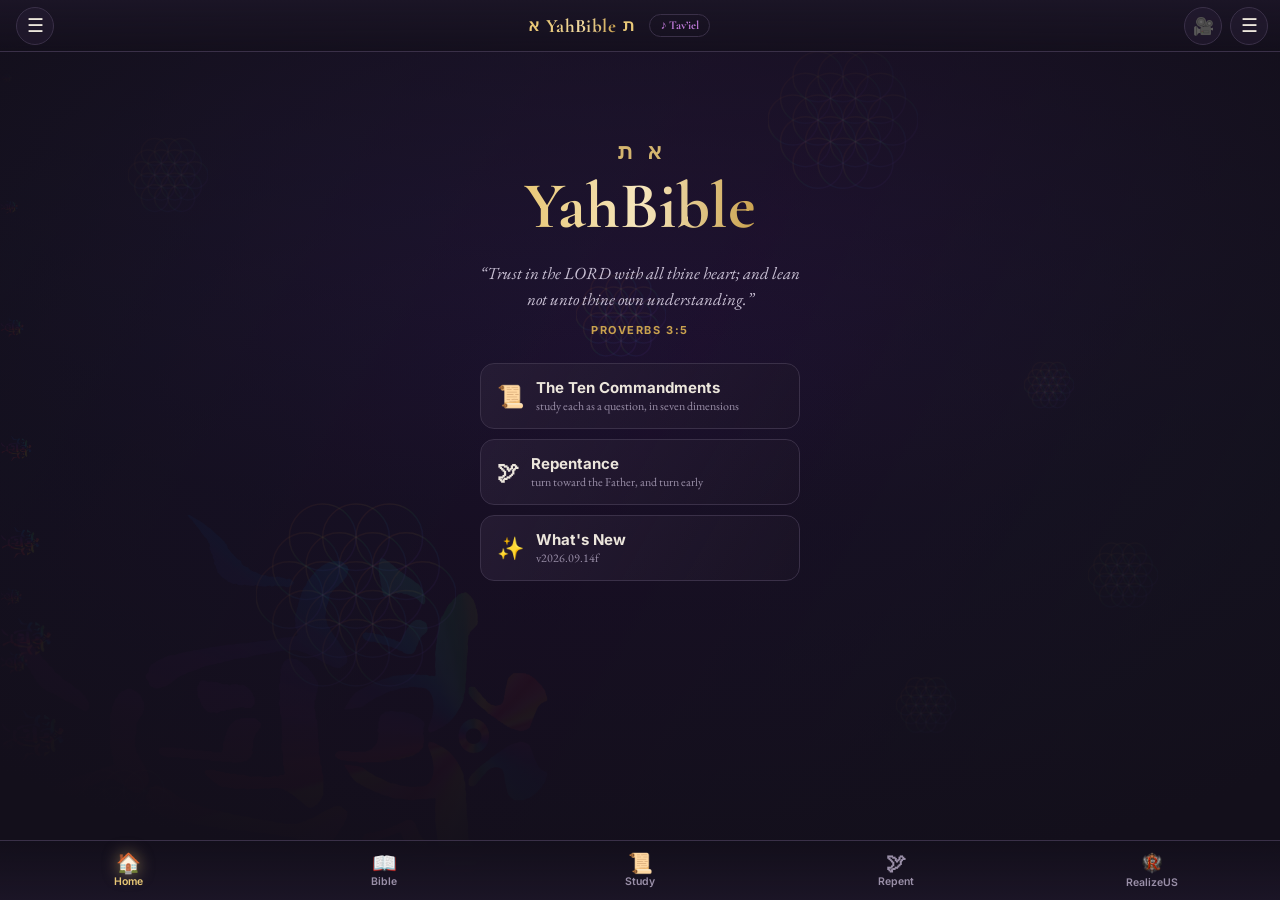
==== commit 47e91187: "Reorganize the menus: the left menu's bottom now holds just Profile (on top) and Settings — Download" ====
--- a/android/app/src/main/assets/web/index.html
+++ b/android/app/src/main/assets/web/index.html
@@ -53,7 +53,7 @@
        web copy from ever masking newer bundled features. -->
   <script>
   (function(){
-    var BUNDLED_VER=20260914250;   // bump every APK build; OTA applies only if remote > this
+    var BUNDLED_VER=20260914260;   // bump every APK build; OTA applies only if remote > this
     window.__bundledVer=BUNDLED_VER;   // shown in Settings so the running build is always verifiable
     var REMOTE='https://huggingface.co/OhBeOneKeyNoBe/YahBible-Mobile/resolve/main/www/';
     var SHELL=['app.css','data/commandments.js','data/repentance.js','data/news.js','data/kjv.js','data/verlang.js','packs.js','app.js'];
--- a/android/app/src/main/assets/web/app.css
+++ b/android/app/src/main/assets/web/app.css
@@ -628,6 +628,20 @@
 .syncdot{flex:none;width:10px;height:10px;border-radius:50%;background:#5a5470;box-shadow:0 0 0 3px rgba(90,84,112,.25)}
 .syncdot.on{background:#38c172;box-shadow:0 0 0 3px rgba(56,193,114,.25)}
 .syncdot.off{background:#d05252;box-shadow:0 0 0 3px rgba(208,82,82,.22)}
+/* left-menu footer: Profile above Settings, set apart at the bottom */
+.lmfoot{margin-top:16px;padding-top:12px;border-top:1px solid var(--line)}
+.lmfoot .srcline{border-color:rgba(var(--goldrgb),.35)}
+/* the Ten Commandments in the right menu — desktop style: holographic numbers, white text */
+.tclist{display:flex;flex-direction:column;gap:4px;margin-top:6px}
+.tcrow{display:flex;align-items:center;gap:11px;width:100%;text-align:left;cursor:pointer;
+  padding:8px 10px;border-radius:10px;border:1px solid transparent;background:transparent}
+.tcrow:active{background:rgba(var(--actrgb),.4);border-color:var(--line)}
+.tcn{flex:none;width:26px;height:26px;display:flex;align-items:center;justify-content:center;
+  font:800 14px "Cormorant Garamond",Georgia,serif;
+  background:linear-gradient(120deg,#c0246a,#d97a1e,#c9a11a,#1f9e6e,#2e7fd0,#7a5ce0,#c0246a);
+  background-size:280% auto;-webkit-background-clip:text;background-clip:text;
+  -webkit-text-fill-color:transparent;color:transparent;animation:holo 7s linear infinite}
+.tct{flex:1;min-width:0;font:600 13px Inter;color:var(--ink);line-height:1.3}
 /* right menu nav (desktop-style) */
 .rmnav{display:flex;flex-direction:column;gap:7px;margin:0 0 14px}
 .rmitem{position:relative;display:flex;align-items:center;gap:9px;width:100%;text-align:left;cursor:pointer;
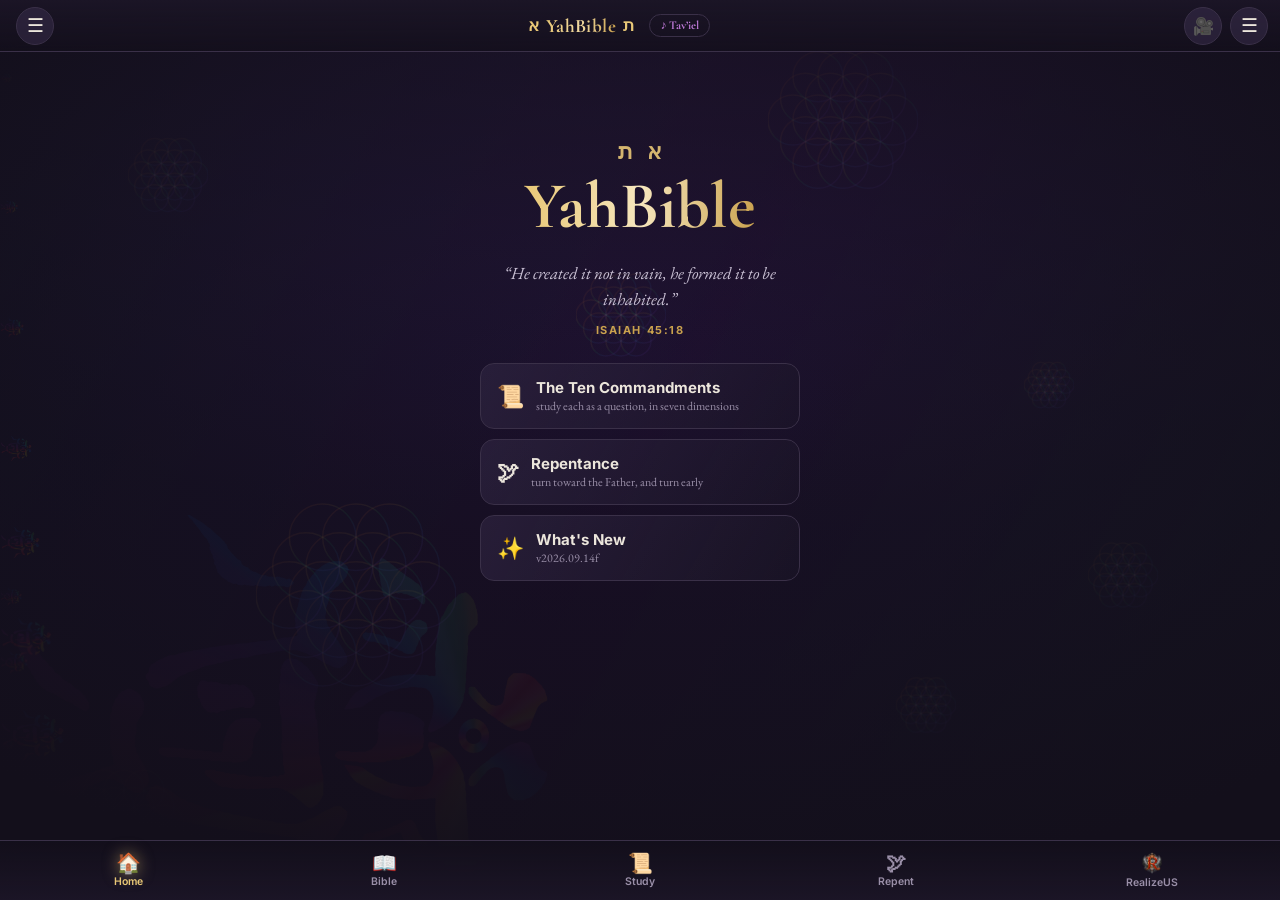
==== commit 3a42d9f2: "No more white buttons: .cmdback (the '◀ back' pill ending the Logos, commandments, settings and prof" ====
--- a/android/app/src/main/assets/web/index.html
+++ b/android/app/src/main/assets/web/index.html
@@ -53,7 +53,7 @@
        web copy from ever masking newer bundled features. -->
   <script>
   (function(){
-    var BUNDLED_VER=20260914260;   // bump every APK build; OTA applies only if remote > this
+    var BUNDLED_VER=20260914270;   // bump every APK build; OTA applies only if remote > this
     window.__bundledVer=BUNDLED_VER;   // shown in Settings so the running build is always verifiable
     var REMOTE='https://huggingface.co/OhBeOneKeyNoBe/YahBible-Mobile/resolve/main/www/';
     var SHELL=['app.css','data/commandments.js','data/repentance.js','data/news.js','data/kjv.js','data/verlang.js','packs.js','app.js'];
--- a/android/app/src/main/assets/web/app.css
+++ b/android/app/src/main/assets/web/app.css
@@ -57,7 +57,9 @@
 html,body{margin:0;height:100%;background:var(--bg);color:var(--ink);
   font-family:Inter,-apple-system,"Segoe UI",Roboto,sans-serif;overscroll-behavior:none}
 body{display:flex;flex-direction:column;overflow:hidden}
-button{font-family:inherit;color:inherit}
+/* base reset: a button with no style of its own must NEVER fall back to the native
+   white chrome — it inherits the app's ink on a transparent ground */
+button{font-family:inherit;color:inherit;background:transparent;border:none;cursor:pointer}
 h1,h2,h3{margin:0}
 
 /* holy-fish backdrop: a school of swimming fish + rotating Flower-of-Life (seeds of life),
@@ -95,7 +97,7 @@
 .wordmark{font:700 19px "Cormorant Garamond",Georgia,serif;letter-spacing:.02em;display:flex;align-items:center;gap:7px}
 .wordmark .heb{color:var(--gold);font-size:17px}
 .wordmark .yb{background:linear-gradient(92deg,#e9c877,#f0d9a0,#caa24e);-webkit-background-clip:text;background-clip:text;-webkit-text-fill-color:transparent;font-weight:700}
-.topbtn{width:38px;height:38px;border-radius:50%;border:1px solid var(--line);background:rgba(40,30,55,.5);
+.topbtn{width:38px;height:38px;border-radius:50%;border:1px solid var(--line);background:rgba(var(--actrgb),.5);
   display:flex;align-items:center;justify-content:center;font-size:17px;cursor:pointer}
 .topbtn:active{transform:scale(.94)}
 .topbtn.on{border-color:var(--vio);color:#e8c4f5}
@@ -121,7 +123,7 @@
 @keyframes slideL{to{transform:translateX(0)}} @keyframes slideR{to{transform:translateX(0)}}
 .drawhdr{display:flex;align-items:center;justify-content:space-between;margin-bottom:12px;padding-bottom:10px;border-bottom:1px solid var(--line)}
 .drawhdr .dt{font:800 11px Inter;letter-spacing:.16em;text-transform:uppercase;color:var(--gold2)}
-.drawx{width:32px;height:32px;border-radius:50%;border:1px solid var(--line);background:rgba(40,30,55,.5);color:var(--dim);font-size:15px;cursor:pointer}
+.drawx{width:32px;height:32px;border-radius:50%;border:1px solid var(--line);background:rgba(var(--actrgb),.5);color:var(--dim);font-size:15px;cursor:pointer}
 .srcgroup{margin-bottom:14px}
 .srclbl{font:800 10px Inter;letter-spacing:.14em;text-transform:uppercase;color:var(--gold2);margin:10px 0 6px;opacity:.9}
 .srcitem{display:flex;align-items:center;gap:9px;width:100%;text-align:left;padding:10px 11px;margin-bottom:5px;border-radius:10px;cursor:pointer;
@@ -141,7 +143,7 @@
 .vsref{font:700 20px "Cormorant Garamond",Georgia,serif;margin:2px 0 6px}
 .vstext{font:17px/1.6 var(--fital);color:var(--ink);margin:0 0 12px;padding-left:11px;border-left:2px solid var(--gold2)}
 .vstabs{display:flex;flex-wrap:wrap;gap:6px;margin:0 0 14px}
-.vstab{padding:6px 11px;border-radius:16px;border:1px solid var(--line);background:rgba(40,30,55,.5);color:var(--ink2);font:600 12px Inter;cursor:pointer}
+.vstab{padding:6px 11px;border-radius:16px;border:1px solid var(--line);background:rgba(var(--actrgb),.5);color:var(--ink2);font:600 12px Inter;cursor:pointer}
 .vstab.locked{opacity:.7}
 .wchips{display:flex;flex-wrap:wrap;gap:6px;margin:5px 0 14px}
 .wchip{padding:5px 10px;border-radius:8px;border:1px solid var(--line);background:rgba(var(--cardrgb),.5);color:var(--ink);font:500 13px var(--fital);cursor:pointer}
@@ -179,7 +181,7 @@
 .packbtn.done{border-color:var(--grn);color:var(--grn)}
 .packbtn:disabled{opacity:.6}
 .setrow{display:flex;gap:8px;align-items:center}
-.setinput{width:100%;flex:1;background:rgba(20,14,30,.6);border:1px solid var(--line);border-radius:9px;padding:11px 12px;color:var(--ink);font:15px Inter}
+.setinput{width:100%;flex:1;background:rgba(var(--bgrgb),.6);border:1px solid var(--line);border-radius:9px;padding:11px 12px;color:var(--ink);font:15px Inter}
 .cmdlogin .setrow{gap:10px}
 .acctrow{display:flex;align-items:center;gap:12px}
 .acctav{width:44px;height:44px;border-radius:50%;background:linear-gradient(140deg,#c07ad9,#8a7be8);color:#fff;font:800 20px "Cormorant Garamond",serif;display:flex;align-items:center;justify-content:center;flex:none}
@@ -215,7 +217,7 @@
 .home .qref{font:700 11px Inter;letter-spacing:.14em;text-transform:uppercase;color:var(--gold2);margin-top:6px}
 .home .cta{margin-top:26px;display:flex;flex-direction:column;gap:10px;width:min(320px,86vw)}
 .homebtn{display:flex;align-items:center;gap:12px;text-align:left;padding:14px 16px;border-radius:14px;cursor:pointer;
-  border:1px solid var(--line);background:linear-gradient(120deg,rgba(42,32,56,.7),rgba(30,22,40,.5));color:var(--ink);font:700 15px Inter}
+  border:1px solid var(--line);background:linear-gradient(120deg,rgba(var(--card2rgb),.7),rgba(var(--card3rgb),.5));color:var(--ink);font:700 15px Inter}
 .homebtn .hi{font-size:22px}
 .homebtn .hs{display:block;font:400 12px "EB Garamond",serif;color:var(--dim);margin-top:1px}
 .homebtn:active{transform:scale(.98)}
@@ -223,7 +225,7 @@
 /* ---- list (commandments) ---- */
 .listhdr{font:800 11px Inter;letter-spacing:.16em;text-transform:uppercase;color:var(--gold2);margin:4px 0 12px;text-align:center}
 .cmdrow{display:flex;align-items:center;gap:13px;width:100%;text-align:left;padding:14px 15px;margin-bottom:9px;border-radius:13px;cursor:pointer;
-  border:1px solid var(--line);background:linear-gradient(120deg,rgba(42,32,56,.55),rgba(28,20,38,.4));color:var(--ink)}
+  border:1px solid var(--line);background:linear-gradient(120deg,rgba(var(--card2rgb),.55),rgba(var(--card3rgb),.4));color:var(--ink)}
 .cmdrow:active{transform:scale(.99)}
 .cmdrow .num{font:700 20px "Cormorant Garamond",serif;background:linear-gradient(92deg,#e9c877,#caa24e);-webkit-background-clip:text;background-clip:text;-webkit-text-fill-color:transparent;min-width:26px;text-align:center}
 .cmdrow .ct{font:600 15px Inter}
@@ -237,7 +239,11 @@
 /* ---- study page (reused from desktop, mobile-tuned) ---- */
 .study{padding-bottom:10px}
 .backbtn{display:inline-flex;align-items:center;gap:6px;margin-bottom:8px;padding:7px 12px;border-radius:20px;cursor:pointer;
-  border:1px solid var(--line);background:rgba(40,30,55,.5);color:var(--ink2);font:600 12px Inter}
+  border:1px solid var(--line);background:rgba(var(--actrgb),.45);color:var(--ink2);font:600 12px Inter}
+/* the '◀ back' pill at the foot of long pages (Logos, commandments, settings, profile) */
+.cmdback{display:block;margin:22px auto 8px;padding:9px 22px;border-radius:22px;cursor:pointer;
+  border:1px solid var(--line);background:rgba(var(--actrgb),.45);color:var(--ink2);font:600 13px Inter}
+.cmdback:active{border-color:var(--gold2);color:var(--gold)}
 .cmdno{font:800 10px Inter;letter-spacing:.18em;text-transform:uppercase;color:var(--gold2);text-align:center;margin-top:4px}
 .cmdttl{font:700 clamp(26px,7vw,34px) "Cormorant Garamond",Georgia,serif;text-align:center;line-height:1.08;margin:3px 0;
   background:linear-gradient(92deg,#e9c877,#f6e6bd,#caa24e);-webkit-background-clip:text;background-clip:text;-webkit-text-fill-color:transparent;text-wrap:balance}
@@ -348,7 +354,7 @@
 
 /* prayer buttons */
 .prayacts{display:flex;flex-direction:column;gap:9px;margin-top:14px}
-.seekcounsel,.lordsprayer{cursor:pointer;border-radius:12px;padding:12px 14px;font:700 13.5px Inter;border:1px solid var(--line);background:rgba(40,30,55,.5);color:var(--ink);text-align:center}
+.seekcounsel,.lordsprayer{cursor:pointer;border-radius:12px;padding:12px 14px;font:700 13.5px Inter;border:1px solid var(--line);background:rgba(var(--actrgb),.5);color:var(--ink);text-align:center}
 .seekcounsel{border-color:rgba(192,122,217,.5);color:#d3a9e8}
 .lordsprayer{border-color:rgba(var(--goldrgb),.5);color:var(--gold)}
 .lordsprayer.pulse{animation:lppulse 2.6s ease-in-out infinite}
@@ -377,7 +383,7 @@
 
 /* toast */
 #toast{position:fixed;left:50%;bottom:calc(84px + var(--safe-bot));transform:translateX(-50%) translateY(20px);z-index:80;
-  background:rgba(20,14,30,.95);border:1px solid var(--gold2);color:var(--ink);padding:10px 16px;border-radius:22px;font:600 13px Inter;
+  background:rgba(var(--bgrgb),.95);border:1px solid var(--gold2);color:var(--ink);padding:10px 16px;border-radius:22px;font:600 13px Inter;
   opacity:0;pointer-events:none;transition:opacity .25s,transform .25s;max-width:82vw;text-align:center}
 #toast.on{opacity:1;transform:translateX(-50%) translateY(0)}
 
@@ -438,7 +444,7 @@
 .rvn{font:700 10px Inter;color:var(--gold2);vertical-align:super;margin-right:5px}
 .rv.hl{background:rgba(var(--goldrgb),.13);box-shadow:inset 3px 0 0 var(--gold)}
 .rdfoot{display:flex;justify-content:space-between;gap:8px;margin-top:14px}
-.rdmore{padding:10px 14px;border-radius:11px;border:1px solid var(--line);background:rgba(40,30,55,.5);color:var(--gold);font:600 13px Inter;cursor:pointer}
+.rdmore{padding:10px 14px;border-radius:11px;border:1px solid var(--line);background:rgba(var(--actrgb),.5);color:var(--gold);font:600 13px Inter;cursor:pointer}
 /* chapter sub-header: title + holographic eye + white tree (desktop-style) */
 .rdttlwrap{flex:1;display:flex;align-items:center;justify-content:center;gap:9px;min-width:0}
 .ileye{cursor:pointer;font-size:19px;line-height:1;flex:none;opacity:.9;
@@ -646,7 +652,7 @@
 .rmnav{display:flex;flex-direction:column;gap:7px;margin:0 0 14px}
 .rmitem{position:relative;display:flex;align-items:center;gap:9px;width:100%;text-align:left;cursor:pointer;
   border:1px solid var(--line);border-radius:11px;padding:11px 12px;color:var(--ink);font:700 14px Inter;
-  background:linear-gradient(120deg,rgba(42,32,56,.6),rgba(30,22,40,.35))}
+  background:linear-gradient(120deg,rgba(var(--card2rgb),.6),rgba(var(--card3rgb),.35))}
 .rmitem:active{border-color:var(--gold)}
 .rmi{flex:none;font-size:17px}
 .rmat{font:800 17px "Cormorant Garamond","Noto Serif Hebrew",serif;
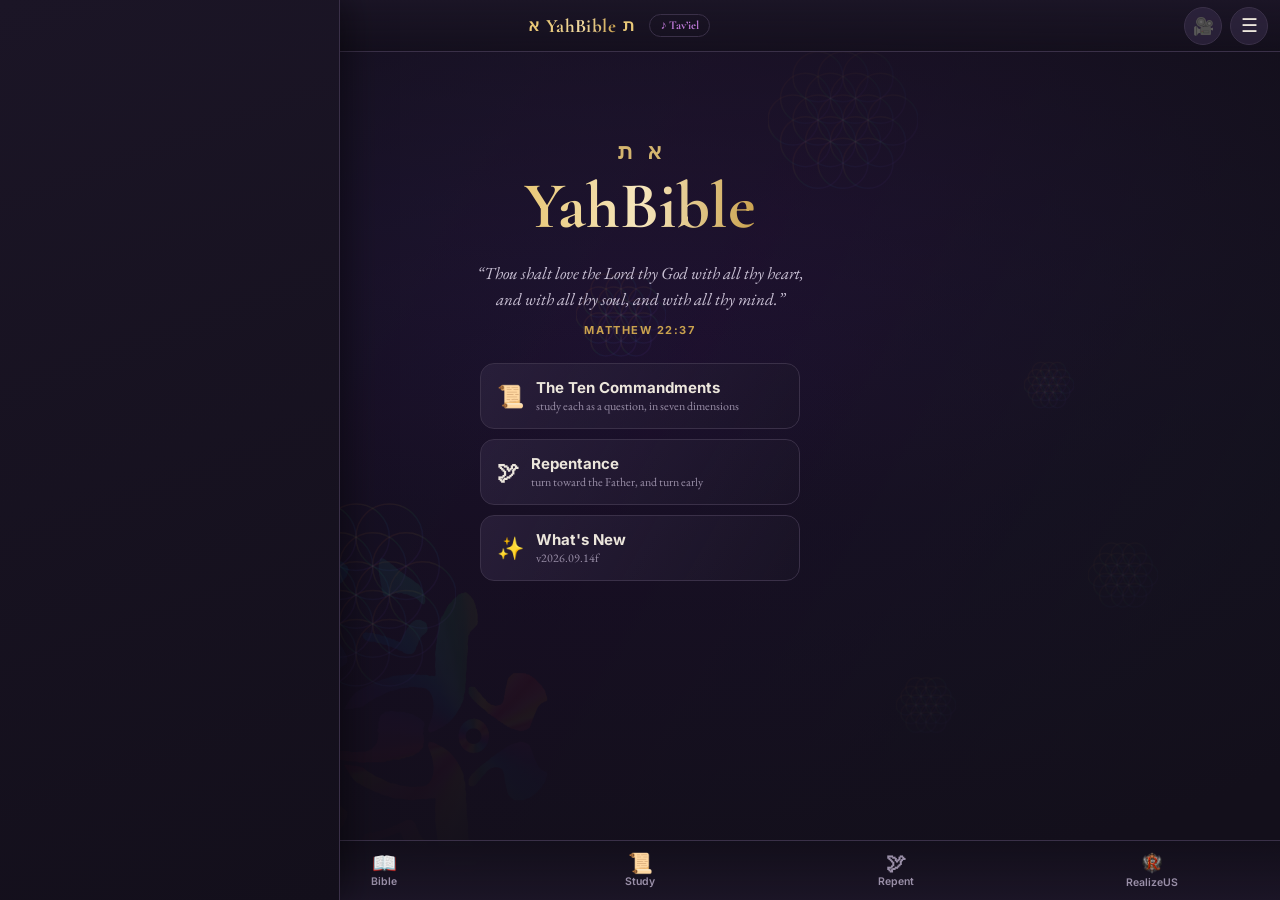
==== commit 35fcca07: "Pin Profile + Settings to the true bottom of the left menu: the drawer is a flex column and the foot" ====
--- a/android/app/src/main/assets/web/index.html
+++ b/android/app/src/main/assets/web/index.html
@@ -53,7 +53,7 @@
        web copy from ever masking newer bundled features. -->
   <script>
   (function(){
-    var BUNDLED_VER=20260914270;   // bump every APK build; OTA applies only if remote > this
+    var BUNDLED_VER=20260914280;   // bump every APK build; OTA applies only if remote > this
     window.__bundledVer=BUNDLED_VER;   // shown in Settings so the running build is always verifiable
     var REMOTE='https://huggingface.co/OhBeOneKeyNoBe/YahBible-Mobile/resolve/main/www/';
     var SHELL=['app.css','data/commandments.js','data/repentance.js','data/news.js','data/kjv.js','data/verlang.js','packs.js','app.js'];
--- a/android/app/src/main/assets/web/app.css
+++ b/android/app/src/main/assets/web/app.css
@@ -634,8 +634,12 @@
 .syncdot{flex:none;width:10px;height:10px;border-radius:50%;background:#5a5470;box-shadow:0 0 0 3px rgba(90,84,112,.25)}
 .syncdot.on{background:#38c172;box-shadow:0 0 0 3px rgba(56,193,114,.25)}
 .syncdot.off{background:#d05252;box-shadow:0 0 0 3px rgba(208,82,82,.22)}
-/* left-menu footer: Profile above Settings, set apart at the bottom */
-.lmfoot{margin-top:16px;padding-top:12px;border-top:1px solid var(--line)}
+/* left-menu footer: Profile above Settings, PINNED to the very bottom of the drawer —
+   when the list is short it sits at the drawer's foot; when long it stays in view */
+#leftdrawer{display:flex;flex-direction:column}
+#leftdrawer>*{flex:none}
+.lmfoot{margin-top:auto;position:sticky;bottom:0;padding:12px 0 4px;border-top:1px solid var(--line);
+  background:linear-gradient(0deg,rgba(var(--bgrgb),var(--menuop)) 70%,rgba(var(--bgrgb),0))}
 .lmfoot .srcline{border-color:rgba(var(--goldrgb),.35)}
 /* the Ten Commandments in the right menu — desktop style: holographic numbers, white text */
 .tclist{display:flex;flex-direction:column;gap:4px;margin-top:6px}
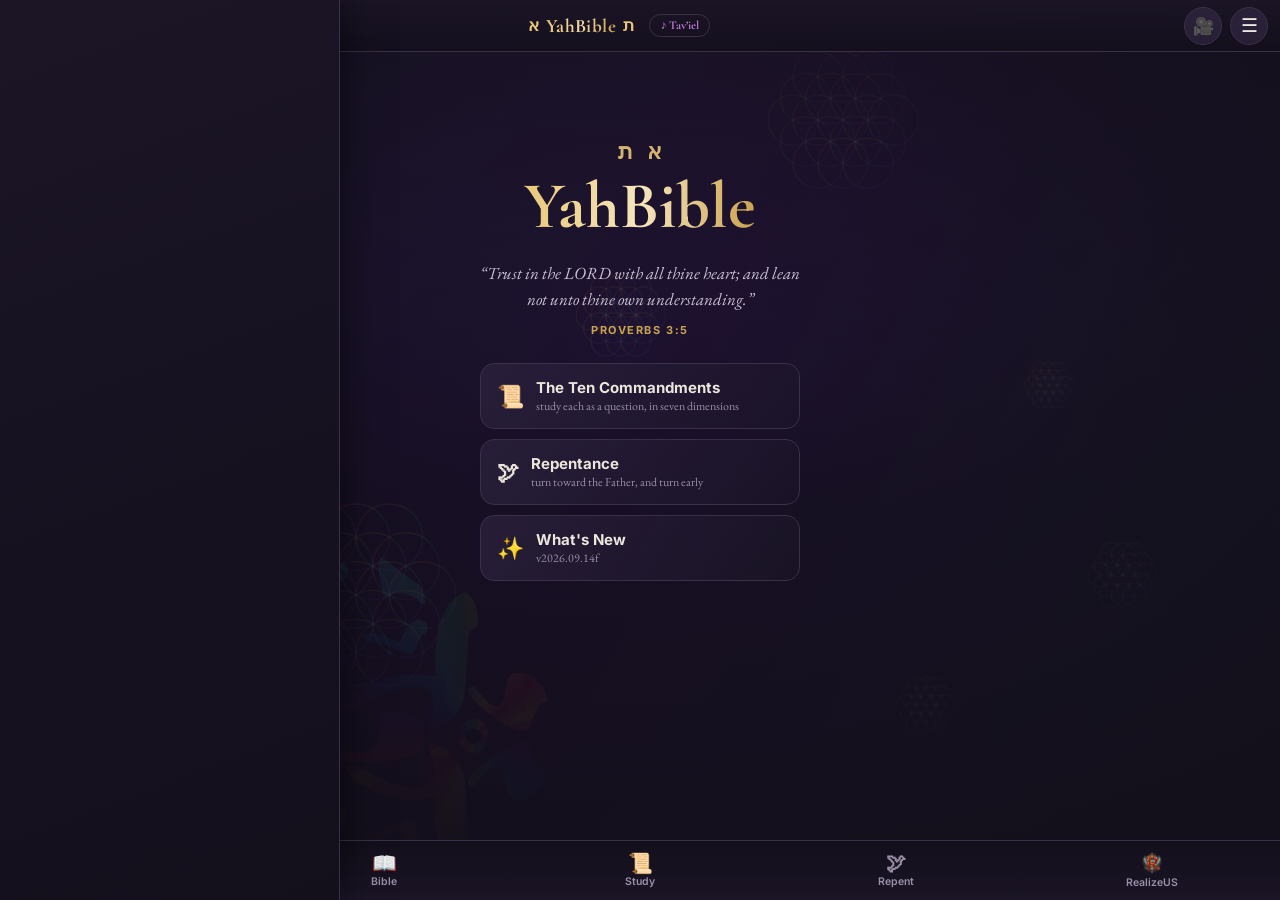
==== commit b4539ca5: "THE FULL DESKTOP ENGINE, INSIDE THE PHONE — v0.2: the complete O'Tav'iel Python server now runs in-p" ====
--- a/android/app/src/main/assets/web/index.html
+++ b/android/app/src/main/assets/web/index.html
@@ -53,7 +53,7 @@
        web copy from ever masking newer bundled features. -->
   <script>
   (function(){
-    var BUNDLED_VER=20260914280;   // bump every APK build; OTA applies only if remote > this
+    var BUNDLED_VER=20260915010;   // bump every APK build; OTA applies only if remote > this
     window.__bundledVer=BUNDLED_VER;   // shown in Settings so the running build is always verifiable
     var REMOTE='https://huggingface.co/OhBeOneKeyNoBe/YahBible-Mobile/resolve/main/www/';
     var SHELL=['app.css','data/commandments.js','data/repentance.js','data/news.js','data/kjv.js','data/verlang.js','packs.js','app.js'];
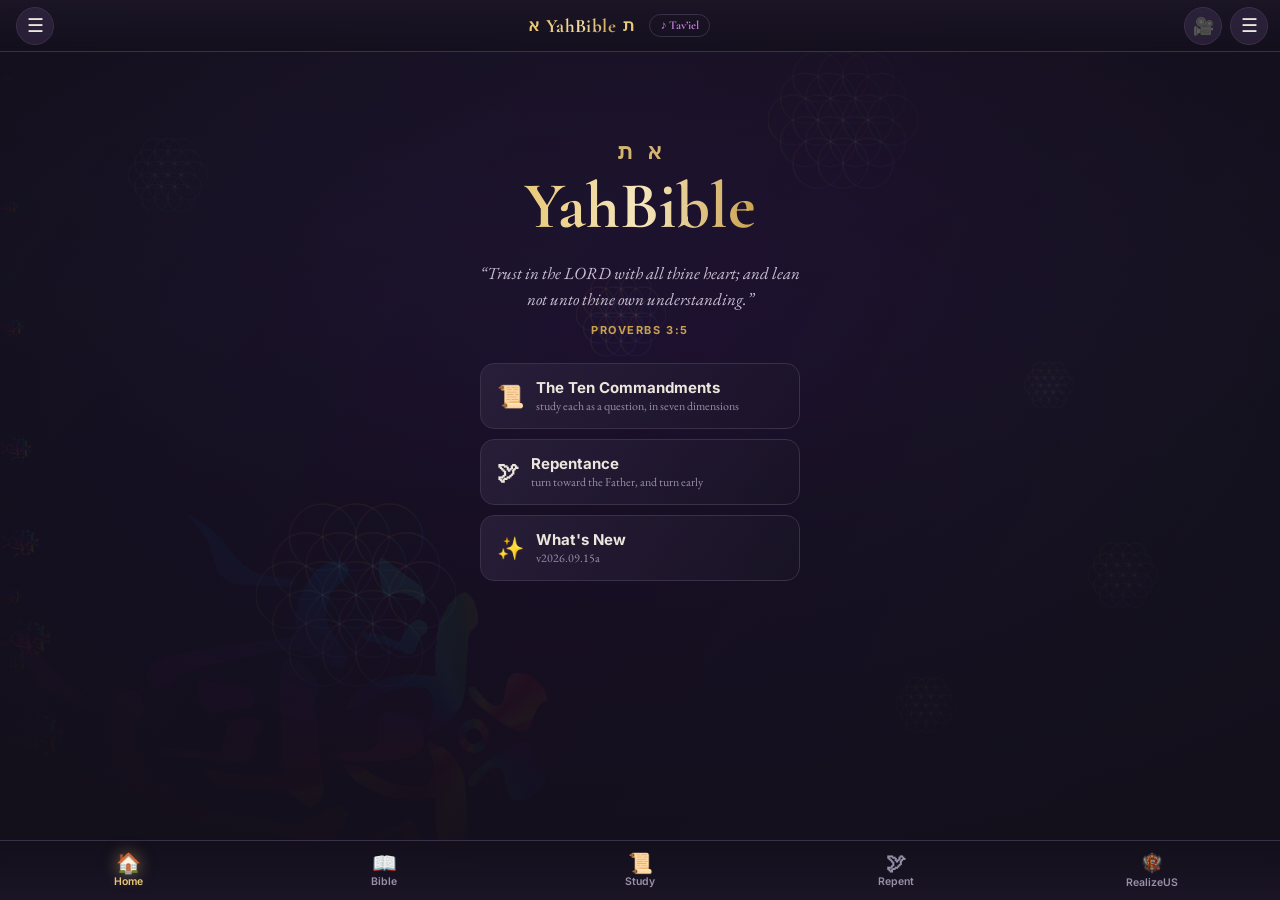
==== commit 7d46342f: "HOTFIX + side-by-side: the left drawer opened stuck over the app at launch — my footer-pinning gave " ====
--- a/android/app/src/main/assets/web/index.html
+++ b/android/app/src/main/assets/web/index.html
@@ -53,7 +53,7 @@
        web copy from ever masking newer bundled features. -->
   <script>
   (function(){
-    var BUNDLED_VER=20260915010;   // bump every APK build; OTA applies only if remote > this
+    var BUNDLED_VER=20260915020;   // bump every APK build; OTA applies only if remote > this
     window.__bundledVer=BUNDLED_VER;   // shown in Settings so the running build is always verifiable
     var REMOTE='https://huggingface.co/OhBeOneKeyNoBe/YahBible-Mobile/resolve/main/www/';
     var SHELL=['app.css','data/commandments.js','data/repentance.js','data/news.js','data/kjv.js','data/verlang.js','packs.js','app.js'];
--- a/android/app/src/main/assets/web/app.css
+++ b/android/app/src/main/assets/web/app.css
@@ -636,8 +636,10 @@
 .syncdot.off{background:#d05252;box-shadow:0 0 0 3px rgba(208,82,82,.22)}
 /* left-menu footer: Profile above Settings, PINNED to the very bottom of the drawer —
    when the list is short it sits at the drawer's foot; when long it stays in view */
-#leftdrawer{display:flex;flex-direction:column}
+#leftdrawer{flex-direction:column}
+#leftdrawer:not([hidden]){display:flex}   /* flex ONLY when open — never override hidden */
 #leftdrawer>*{flex:none}
+[hidden]{display:none !important}          /* the hidden attribute always wins, everywhere */
 .lmfoot{margin-top:auto;position:sticky;bottom:0;padding:12px 0 4px;border-top:1px solid var(--line);
   background:linear-gradient(0deg,rgba(var(--bgrgb),var(--menuop)) 70%,rgba(var(--bgrgb),0))}
 .lmfoot .srcline{border-color:rgba(var(--goldrgb),.35)}
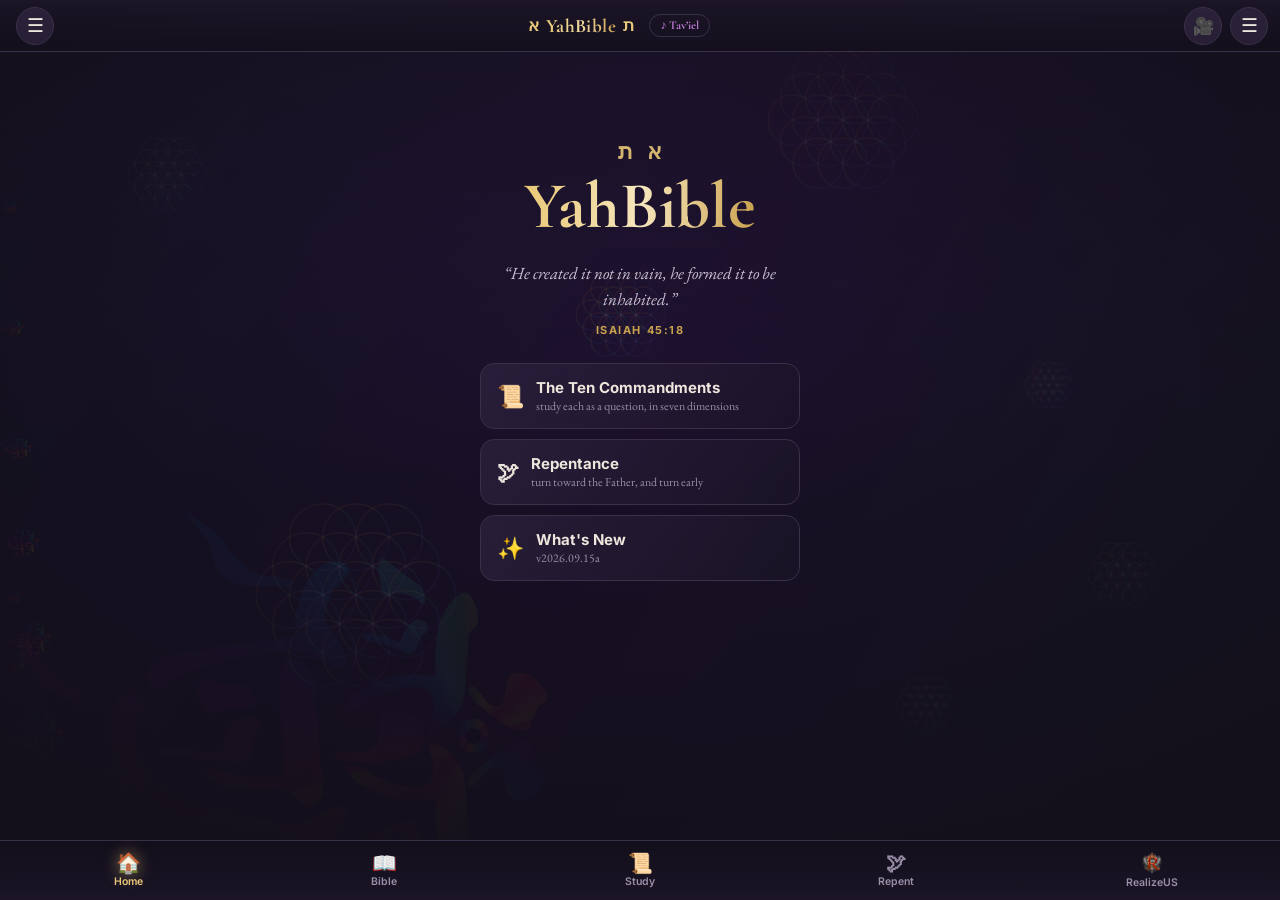
==== commit 1e0f7426: "YahBible v.2 — one app: bake the engine + on-device AI in, retire v1 lite and the old engine Collaps" ====
--- a/android/app/src/main/assets/web/index.html
+++ b/android/app/src/main/assets/web/index.html
@@ -53,7 +53,7 @@
        web copy from ever masking newer bundled features. -->
   <script>
   (function(){
-    var BUNDLED_VER=20260915020;   // bump every APK build; OTA applies only if remote > this
+    var BUNDLED_VER=20260917020;   // bump every APK build; OTA applies only if remote > this
     window.__bundledVer=BUNDLED_VER;   // shown in Settings so the running build is always verifiable
     var REMOTE='https://huggingface.co/OhBeOneKeyNoBe/YahBible-Mobile/resolve/main/www/';
     var SHELL=['app.css','data/commandments.js','data/repentance.js','data/news.js','data/kjv.js','data/verlang.js','packs.js','app.js'];
--- a/android/app/src/main/assets/web/app.css
+++ b/android/app/src/main/assets/web/app.css
@@ -471,7 +471,10 @@
 .ild{font:10px var(--fital);color:var(--dim);text-align:center;max-width:80px;line-height:1.2}
 @media (prefers-reduced-motion:reduce){#fishbg *,.lordsprayer.pulse{animation:none!important}}
 /* full 1:1 desktop app frame + floating studio controls */
-#deskframe{position:fixed;inset:0;width:100%;height:100%;border:0;z-index:30;background:var(--bg)}
+/* the hybrid (1:1 desktop) is FULL-SCREEN: it brings its own header, footer, and the
+   ✕ exit at the bottom of its left menu — the app's chrome steps aside while it lives */
+#deskframe{position:fixed;inset:0;width:100%;height:100vh;border:0;z-index:30;background:var(--bg)}
+body.deskfull #topbar,body.deskfull #tabbar{visibility:hidden}
 #camfab{position:fixed;right:14px;top:calc(10px + var(--safe-top));z-index:72;width:44px;height:44px}
 /* the way OUT of the 1:1 desktop view: a clear, labeled pill (bottom-right, above the safe area) */
 #deskexit{position:fixed;right:12px;bottom:calc(16px + var(--safe-bot));z-index:72;
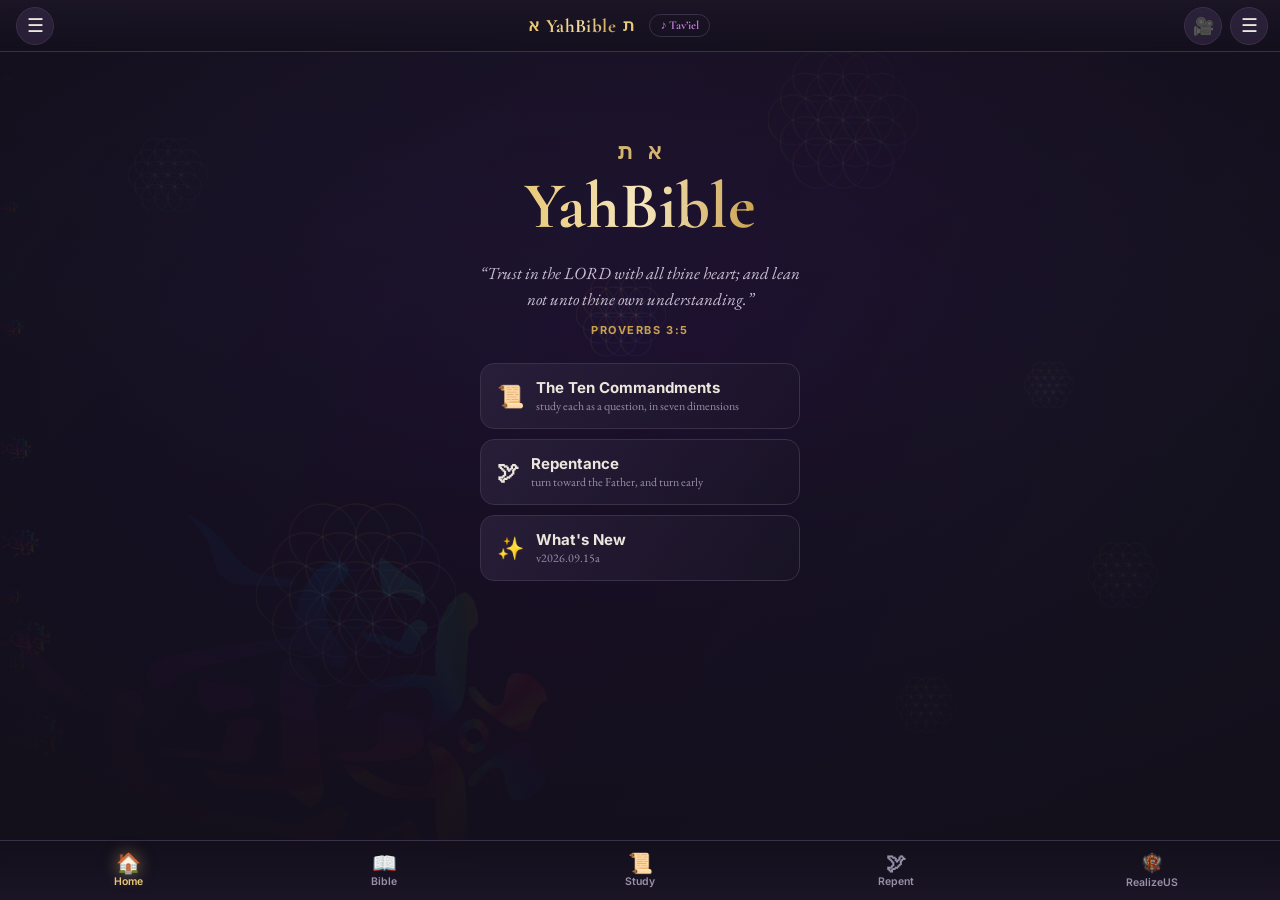
==== commit a0008d99: "fix: phone app 2.6 reads its private repo through the site gateway The installed APK loaded the engi" ====
--- a/android/app/src/main/assets/web/index.html
+++ b/android/app/src/main/assets/web/index.html
@@ -53,9 +53,9 @@
        web copy from ever masking newer bundled features. -->
   <script>
   (function(){
-    var BUNDLED_VER=20260917020;   // bump every APK build; OTA applies only if remote > this
+    var BUNDLED_VER=20261124010;   // bump every APK build; OTA applies only if remote > this
     window.__bundledVer=BUNDLED_VER;   // shown in Settings so the running build is always verifiable
-    var REMOTE='https://huggingface.co/OhBeOneKeyNoBe/YahBible-Mobile/resolve/main/www/';
+    var REMOTE='https://qkfmjdprvtayfhigsahk.supabase.co/functions/v1/hf/mobile/www/';
     var SHELL=['app.css','data/commandments.js','data/repentance.js','data/news.js','data/kjv.js','data/verlang.js','packs.js','app.js'];
     function ck(f){return 'yb_ota_'+f;}
     function bundled(){ SHELL.forEach(function(f){
